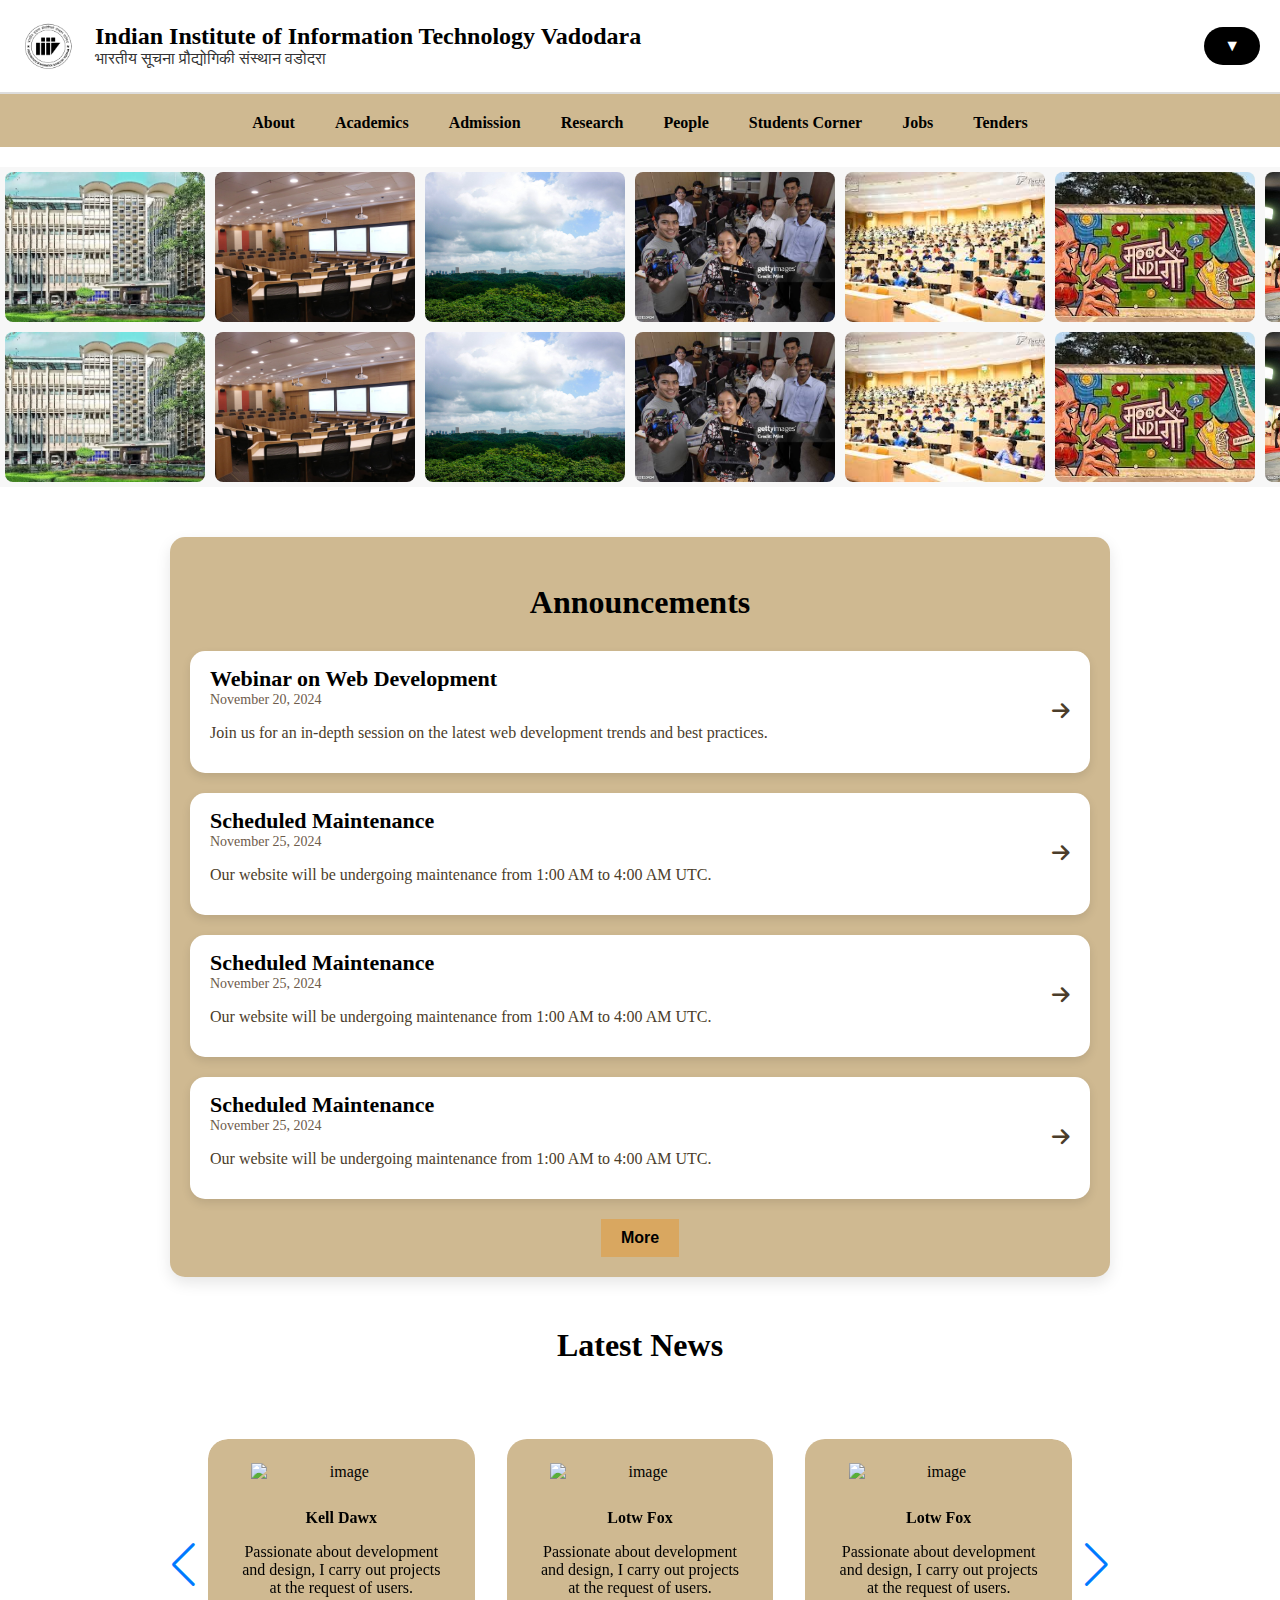
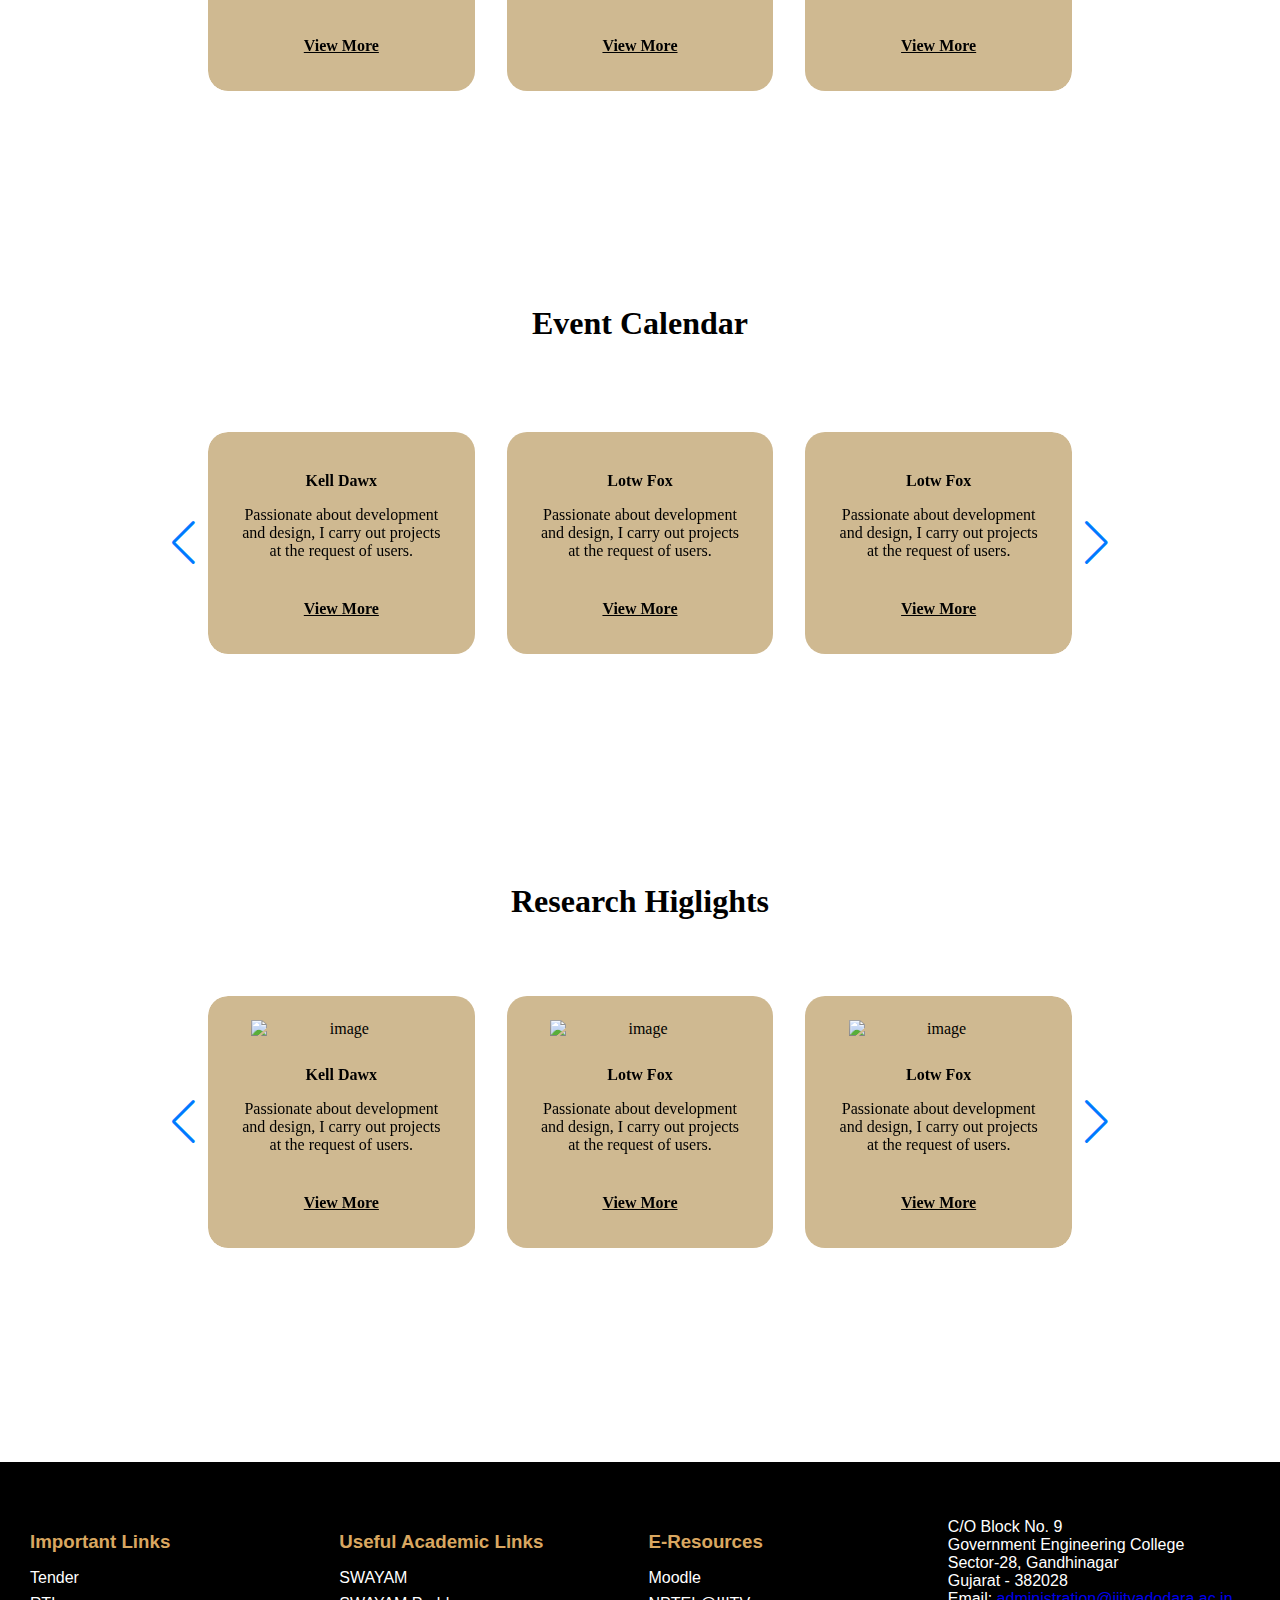
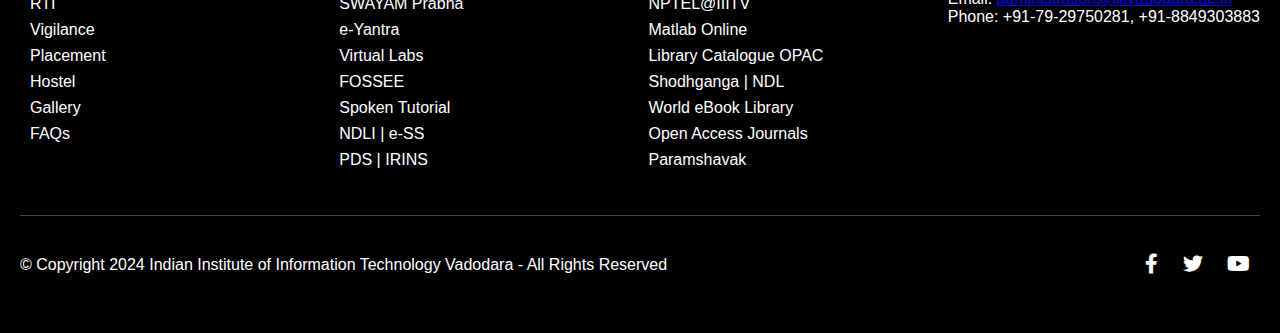
==== index.html @ c0806532 "Added Latest news, event calendar, resaerch highlights in homepage and fixed research page" ====
<!DOCTYPE html>
<html lang="en">
<head>
    <meta charset="UTF-8">
    <meta name="viewport" content="width=device-width, initial-scale=1.0">
    <title>IIIT Vadodara Header</title>
    <link rel="stylesheet" href="style.css">
    <link rel="stylesheet" href="https://cdnjs.cloudflare.com/ajax/libs/font-awesome/6.0.0-beta3/css/all.min.css">

    <!-- Swiper CSS -->
<link rel="stylesheet" href="https://cdn.jsdelivr.net/npm/swiper@9.0.0/swiper-bundle.min.css" />

<!-- Swiper JS -->
<script src="https://cdn.jsdelivr.net/npm/swiper@9.0.0/swiper-bundle.min.js"></script>

</head>
<body>
    <header class="header">
        <div class="logo-container">
            <img src="gallery/iiit-logo.png" alt="IIIT Vadodara Logo" class="logo">
            <div class="title">
                <h1>Indian Institute of Information Technology Vadodara</h1>
                <p>भारतीय सूचना प्रौद्योगिकी संस्थान वडोदरा</p>
            </div>
        </div>

        <div class="dropdown">
            <button class="dropbtn">▼</button>
            <div class="dropdown-content">
                <a href="#">DIU Campus</a>
                <a href="#">Convocation 2024</a>
            </div>
        </div>
    </header>

   

    <nav class="main-nav">
        <a href="about/About.html">About</a>
        <a href="#">Academics</a>
        <a href="#">Admission</a>
        <a href="Research/Research.html">Research</a>
        <a href="#">People</a>
        <a href="Students Corner/studentCorner.html">Students Corner</a>
        <a href="#">Jobs</a>
        <a href="#">Tenders</a>
    </nav>

<!-- dropdown of diu and Convocation -->
    <script>
        // Toggle dropdown visibility on button click
        document.querySelector(".dropbtn").addEventListener("click", function() {
            const dropdownContent = document.querySelector(".dropdown-content");
            dropdownContent.classList.toggle("show");
        });

        // Close the dropdown if clicked outside
        window.onclick = function(event) {
            if (!event.target.matches('.dropbtn')) {
                const dropdowns = document.getElementsByClassName("dropdown-content");
                for (let i = 0; i < dropdowns.length; i++) {
                    const openDropdown = dropdowns[i];
                    if (openDropdown.classList.contains('show')) {
                        openDropdown.classList.remove('show');
                    }
                }
            }
        }
    </script>
<div class="gallery-slider">
<div class="gallery-container">
    <div class="gallery-track1">
        <!-- First set of images -->
        <div class="gallery-item"><img src="gallery/Campus.webp" alt="Image 1"></div>
        <div class="gallery-item"><img src="gallery/classroom.jpg" alt="Image 2"></div>
        <div class="gallery-item"><img src="gallery/view.jpeg" alt="Image 6"></div>
        <div class="gallery-item"><img src="gallery/robot.jpg" alt="Image 3"></div>
        <div class="gallery-item"><img src="gallery/images.jpeg" alt="Image 4"></div>
        <div class="gallery-item"><img src="gallery/moodindigo.jpeg" alt="Image 5"></div>
        <div class="gallery-item"><img src="gallery/work.jpg" alt="Image 6"></div>

        <!-- Duplicate set of images for continuous scrolling -->
        <div class="gallery-item"><img src="gallery/Campus.webp" alt="Image 1"></div>
        <div class="gallery-item"><img src="gallery/classroom.jpg" alt="Image 2"></div>
        <div class="gallery-item"><img src="gallery/view.jpeg" alt="Image 6"></div>
        <div class="gallery-item"><img src="gallery/robot.jpg" alt="Image 3"></div>
        <div class="gallery-item"><img src="gallery/images.jpeg" alt="Image 4"></div>
        <div class="gallery-item"><img src="gallery/moodindigo.jpeg" alt="Image 5"></div>
        <div class="gallery-item"><img src="gallery/work.jpg" alt="Image 6"></div>
    </div>
    

</div>

<div class="gallery-container">
    <div class="gallery-track2">
        <!-- First set of images -->
        <div class="gallery-item"><img src="gallery/Campus.webp" alt="Image 1"></div>
        <div class="gallery-item"><img src="gallery/classroom.jpg" alt="Image 2"></div>
        <div class="gallery-item"><img src="gallery/view.jpeg" alt="Image 6"></div>
        <div class="gallery-item"><img src="gallery/robot.jpg" alt="Image 3"></div>
        <div class="gallery-item"><img src="gallery/images.jpeg" alt="Image 4"></div>
        <div class="gallery-item"><img src="gallery/moodindigo.jpeg" alt="Image 5"></div>
        <div class="gallery-item"><img src="gallery/work.jpg" alt="Image 6"></div>

        <!-- Duplicate set of images for continuous scrolling -->
        <div class="gallery-item"><img src="gallery/Campus.webp" alt="Image 1"></div>
        <div class="gallery-item"><img src="gallery/classroom.jpg" alt="Image 2"></div>
        <div class="gallery-item"><img src="gallery/view.jpeg" alt="Image 6"></div>
        <div class="gallery-item"><img src="gallery/robot.jpg" alt="Image 3"></div>
        <div class="gallery-item"><img src="gallery/images.jpeg" alt="Image 4"></div>
        <div class="gallery-item"><img src="gallery/moodindigo.jpeg" alt="Image 5"></div>
        <div class="gallery-item"><img src="gallery/work.jpg" alt="Image 6"></div>
    </div>

</div>
</div>


<!-- main content  -->
<div class="main-content">

    <!-- Announcements section  -->
    <div class="announcement-section">

        <h2 class="text-animation">Announcements</h2>

        <div class="announcement-card block">
          <div class="announcement-content">
            <h3 >Webinar on Web Development</h3>
            <span class="announcement-date">November 20, 2024</span>
            <p class="announcement-details">Join us for an in-depth session on the latest web development trends and best practices.</p>
          </div>
          <div class="announcement-arrow">
            <a href="#webinar-details" title="View Details"><i class="fas fa-arrow-right"></i></a>
          </div>
        </div>

        <div class="announcement-card block">
          <div class="announcement-content">
            <h3>Scheduled Maintenance</h3>
            <span class="announcement-date">November 25, 2024</span>
            <p class="announcement-details">Our website will be undergoing maintenance from 1:00 AM to 4:00 AM UTC.</p>
          </div>
          <div class="announcement-arrow">
            <a href="#maintenance-details" title="View Details"><i class="fas fa-arrow-right"></i></a>
          </div>
        </div>

        <div class="announcement-card block">
            <div class="announcement-content">
              <h3>Scheduled Maintenance</h3>
              <span class="announcement-date">November 25, 2024</span>
              <p class="announcement-details">Our website will be undergoing maintenance from 1:00 AM to 4:00 AM UTC.</p>
            </div>
            <div class="announcement-arrow">
              <a href="#maintenance-details" title="View Details"><i class="fas fa-arrow-right"></i></a>
            </div>
          </div>

          <div class="announcement-card block">
            <div class="announcement-content">
              <h3>Scheduled Maintenance</h3>
              <span class="announcement-date">November 25, 2024</span>
              <p class="announcement-details">Our website will be undergoing maintenance from 1:00 AM to 4:00 AM UTC.</p>
            </div>
            <div class="announcement-arrow">
              <a href="#maintenance-details" title="View Details"><i class="fas fa-arrow-right"></i></a>
            </div>
          </div>
          <button class="btn">More</button>
        
      </div>


</div>

<!-- lastest news  -->

<div class="latest-news">
    <h1 class="text-animation">Latest News</h1>
    <section class="container">
      <div class="card__container swiper block">
         <div class="card__content">
            <div class="swiper-wrapper">
               <article class="card__article swiper-slide">
                  <div class="card__image">
                     <img src="assets/img/avatar-1.png" alt="image" class="card__img">
                     <div class="card__shadow"></div>
                  </div>
   
                  <div class="card__data">
                     <h3 class="card__name">Kell Dawx</h3>
                     <p class="card__description">
                        Passionate about development and design, 
                        I carry out projects at the request of users.
                     </p>
   
                     <a href="#" class="card__button">View More</a>
                  </div>
               </article>
   
               <article class="card__article swiper-slide">
                  <div class="card__image">
                     <img src="assets/img/avatar-2.png" alt="image" class="card__img">
                     <div class="card__shadow"></div>
                  </div>
   
                  <div class="card__data">
                     <h3 class="card__name">Lotw Fox</h3>
                     <p class="card__description">
                        Passionate about development and design, 
                        I carry out projects at the request of users.
                     </p>
   
                     <a href="#" class="card__button">View More</a>
                  </div>
               </article>
               <article class="card__article swiper-slide">
                  <div class="card__image">
                     <img src="assets/img/avatar-2.png" alt="image" class="card__img">
                     <div class="card__shadow"></div>
                  </div>
   
                  <div class="card__data">
                     <h3 class="card__name">Lotw Fox</h3>
                     <p class="card__description">
                        Passionate about development and design, 
                        I carry out projects at the request of users.
                     </p>
   
                     <a href="#" class="card__button">View More</a>
                  </div>
               </article>
   
               <article class="card__article swiper-slide">
                  <div class="card__image">
                     <img src="assets/img/avatar-3.png" alt="image" class="card__img">
                     <div class="card__shadow"></div>
                  </div>
   
                  <div class="card__data">
                     <h3 class="card__name">Sara Mit</h3>
                     <p class="card__description">
                        Passionate about development and design, 
                        I carry out projects at the request of users.
                     </p>
   
                     <a href="#" class="card__button">View More</a>
                  </div>
               </article>
   
               <article class="card__article swiper-slide">
                  <div class="card__image">
                     <img src="assets/img/avatar-4.png" alt="image" class="card__img">
                     <div class="card__shadow"></div>
                  </div>
   
                  <div class="card__data">
                     <h3 class="card__name">Jenny Wert</h3>
                     <p class="card__description">
                        Passionate about development and design, 
                        I carry out projects at the request of users.
                     </p>
   
                     <a href="#" class="card__button">View More</a>
                  </div>
               </article>

               <article class="card__article swiper-slide">
                  <div class="card__image">
                     <img src="assets/img/avatar-5.png" alt="image" class="card__img">
                     <div class="card__shadow"></div>
                  </div>
   
                  <div class="card__data">
                     <h3 class="card__name">Lexa Kin</h3>
                     <p class="card__description">
                        Passionate about development and design, 
                        I carry out projects at the request of users.
                     </p>
   
                     <a href="#" class="card__button">View More</a>
                  </div>
               </article>
            </div>
          </div>

         <!-- Navigation buttons -->
         <div class="swiper-button-next">
            <i class="ri-arrow-right-s-line"></i>
         </div>
         
         <div class="swiper-button-prev">
            <i class="ri-arrow-left-s-line"></i>
         </div>

         <!-- Pagination -->
         <div class="swiper-pagination"></div>
      </div>
   </section>
  </div>

<!-- Event Calendar    -->
<div class="latest-news">
    <h1 class="text-animation">Event Calendar</h1>
    <section class="container">
      <div class="card__container swiper block">
         <div class="card__content">
            <div class="swiper-wrapper">
               <article class="card__article swiper-slide">
                  <!-- <div class="card__image">
                     <img src="assets/img/avatar-1.png" alt="image" class="card__img">
                     <div class="card__shadow"></div>
                  </div> -->
   
                  <div class="card__data">
                     <h3 class="card__name">Kell Dawx</h3>
                     <p class="card__description">
                        Passionate about development and design, 
                        I carry out projects at the request of users.
                     </p>
   
                     <a href="#" class="card__button">View More</a>
                  </div>
               </article>
   
               <article class="card__article swiper-slide">
                  <!-- <div class="card__image">
                     <img src="assets/img/avatar-2.png" alt="image" class="card__img">
                     <div class="card__shadow"></div>
                  </div> -->
   
                  <div class="card__data">
                     <h3 class="card__name">Lotw Fox</h3>
                     <p class="card__description">
                        Passionate about development and design, 
                        I carry out projects at the request of users.
                     </p>
   
                     <a href="#" class="card__button">View More</a>
                  </div>
               </article>
               <article class="card__article swiper-slide">
                  <!-- <div class="card__image">
                     <img src="assets/img/avatar-2.png" alt="image" class="card__img">
                     <div class="card__shadow"></div>
                  </div> -->
   
                  <div class="card__data">
                     <h3 class="card__name">Lotw Fox</h3>
                     <p class="card__description">
                        Passionate about development and design, 
                        I carry out projects at the request of users.
                     </p>
   
                     <a href="#" class="card__button">View More</a>
                  </div>
               </article>
   
               <article class="card__article swiper-slide">
                  <!-- <div class="card__image">
                     <img src="assets/img/avatar-3.png" alt="image" class="card__img">
                     <div class="card__shadow"></div>
                  </div> -->
   
                  <div class="card__data">
                     <h3 class="card__name">Sara Mit</h3>
                     <p class="card__description">
                        Passionate about development and design, 
                        I carry out projects at the request of users.
                     </p>
   
                     <a href="#" class="card__button">View More</a>
                  </div>
               </article>
   
               <article class="card__article swiper-slide">
                  <!-- <div class="card__image">
                     <img src="assets/img/avatar-4.png" alt="image" class="card__img">
                     <div class="card__shadow"></div>
                  </div> -->
   
                  <div class="card__data">
                     <h3 class="card__name">Jenny Wert</h3>
                     <p class="card__description">
                        Passionate about development and design, 
                        I carry out projects at the request of users.
                     </p>
   
                     <a href="#" class="card__button">View More</a>
                  </div>
               </article>

               <article class="card__article swiper-slide">
                  <!-- <div class="card__image">
                     <img src="assets/img/avatar-5.png" alt="image" class="card__img">
                     <div class="card__shadow"></div>
                  </div> -->
   
                  <div class="card__data">
                     <h3 class="card__name">Lexa Kin</h3>
                     <p class="card__description">
                        Passionate about development and design, 
                        I carry out projects at the request of users.
                     </p>
   
                     <a href="#" class="card__button">View More</a>
                  </div>
               </article>
            </div>
          </div>

         <!-- Navigation buttons -->
         <div class="swiper-button-next">
            <i class="ri-arrow-right-s-line"></i>
         </div>
         
         <div class="swiper-button-prev">
            <i class="ri-arrow-left-s-line"></i>
         </div>

         <!-- Pagination -->
         <div class="swiper-pagination"></div>
      </div>
   </section>
  </div>

  <!-- Research-Higlights  -->
<div class="latest-news">
    <h1 class="text-animation">Research Higlights</h1>
    <section class="container">
      <div class="card__container swiper block">
         <div class="card__content">
            <div class="swiper-wrapper">
               <article class="card__article swiper-slide">
                  <div class="card__image">
                     <img src="assets/img/avatar-1.png" alt="image" class="card__img">
                     <div class="card__shadow"></div>
                  </div>
   
                  <div class="card__data">
                     <h3 class="card__name">Kell Dawx</h3>
                     <p class="card__description">
                        Passionate about development and design, 
                        I carry out projects at the request of users.
                     </p>
   
                     <a href="#" class="card__button">View More</a>
                  </div>
               </article>
   
               <article class="card__article swiper-slide">
                  <div class="card__image">
                     <img src="assets/img/avatar-2.png" alt="image" class="card__img">
                     <div class="card__shadow"></div>
                  </div>
   
                  <div class="card__data">
                     <h3 class="card__name">Lotw Fox</h3>
                     <p class="card__description">
                        Passionate about development and design, 
                        I carry out projects at the request of users.
                     </p>
   
                     <a href="#" class="card__button">View More</a>
                  </div>
               </article>
               <article class="card__article swiper-slide">
                  <div class="card__image">
                     <img src="assets/img/avatar-2.png" alt="image" class="card__img">
                     <div class="card__shadow"></div>
                  </div>
   
                  <div class="card__data">
                     <h3 class="card__name">Lotw Fox</h3>
                     <p class="card__description">
                        Passionate about development and design, 
                        I carry out projects at the request of users.
                     </p>
   
                     <a href="#" class="card__button">View More</a>
                  </div>
               </article>
   
               <article class="card__article swiper-slide">
                  <div class="card__image">
                     <img src="assets/img/avatar-3.png" alt="image" class="card__img">
                     <div class="card__shadow"></div>
                  </div>
   
                  <div class="card__data">
                     <h3 class="card__name">Sara Mit</h3>
                     <p class="card__description">
                        Passionate about development and design, 
                        I carry out projects at the request of users.
                     </p>
   
                     <a href="#" class="card__button">View More</a>
                  </div>
               </article>
   
               <article class="card__article swiper-slide">
                  <div class="card__image">
                     <img src="assets/img/avatar-4.png" alt="image" class="card__img">
                     <div class="card__shadow"></div>
                  </div>
   
                  <div class="card__data">
                     <h3 class="card__name">Jenny Wert</h3>
                     <p class="card__description">
                        Passionate about development and design, 
                        I carry out projects at the request of users.
                     </p>
   
                     <a href="#" class="card__button">View More</a>
                  </div>
               </article>

               <article class="card__article swiper-slide">
                  <div class="card__image">
                     <img src="assets/img/avatar-5.png" alt="image" class="card__img">
                     <div class="card__shadow"></div>
                  </div>
   
                  <div class="card__data">
                     <h3 class="card__name">Lexa Kin</h3>
                     <p class="card__description">
                        Passionate about development and design, 
                        I carry out projects at the request of users.
                     </p>
   
                     <a href="#" class="card__button">View More</a>
                  </div>
               </article>
            </div>
          </div>

         <!-- Navigation buttons -->
         <div class="swiper-button-next">
            <i class="ri-arrow-right-s-line"></i>
         </div>
         
         <div class="swiper-button-prev">
            <i class="ri-arrow-left-s-line"></i>
         </div>

         <!-- Pagination -->
         <div class="swiper-pagination"></div>
      </div>
   </section>
  </div>


<!-- footer -->
<footer>
    <div class="footer-content">
        <div class="footer-section important-links text-animation">
            <h3>Important Links</h3>
            <ul>
                <li><a href="#">Tender</a></li>
                <li><a href="#">RTI</a></li>
                <li><a href="#">Vigilance</a></li>
                <li><a href="#">Placement</a></li>
                <li><a href="#">Hostel</a></li>
                <li><a href="#">Gallery</a></li>
                <li><a href="#">FAQs</a></li>
            </ul>
        </div>

        <div class="footer-section academic-links text-animation">
            <h3>Useful Academic Links</h3>
            <ul>
                <li><a href="#">SWAYAM</a></li>
                <li><a href="#">SWAYAM Prabha</a></li>
                <li><a href="#">e-Yantra</a></li>
                <li><a href="#">Virtual Labs</a></li>
                <li><a href="#">FOSSEE</a></li>
                <li><a href="#">Spoken Tutorial</a></li>
                <li><a href="#">NDLI | e-SS</a></li>
                <li><a href="#">PDS | IRINS</a></li>
            </ul>
        </div>

        <div class="footer-section resources text-animation">
            <h3>E-Resources</h3>
            <ul>
                <li><a href="#">Moodle</a></li>
                <li><a href="#">NPTEL@IIITV</a></li>
                <li><a href="#">Matlab Online</a></li>
                <li><a href="#">Library Catalogue OPAC</a></li>
                <li><a href="#">Shodhganga | NDL</a></li>
                <li><a href="#">World eBook Library</a></li>
                <li><a href="#">Open Access Journals</a></li>
                <li><a href="#">Paramshavak</a></li>
            </ul>
        </div>

        <div class="footer-section-contact-info text-animation">
            <p>
                C/O Block No. 9<br>
                Government Engineering College<br>
                Sector-28, Gandhinagar<br>
                Gujarat - 382028<br>
                Email: <a href="mailto:administration@iiitvadodara.ac.in">administration@iiitvadodara.ac.in</a><br>
                Phone: +91-79-29750281, +91-8849303883
            </p>
        </div>
    </div>



    <div class="footer-bottom text-animation">
        <p>&copy; Copyright 2024 Indian Institute of Information Technology Vadodara - All Rights Reserved</p>
        <div class="footer-social">
            <a href="#" title="Facebook" aria-label="Facebook"><i class="fab fa-facebook-f"></i></a>
            <a href="#" title="Twitter" aria-label="Twitter"><i class="fab fa-twitter"></i></a>
            <a href="#" title="YouTube" aria-label="YouTube"><i class="fab fa-youtube"></i></a>
        </div>
    </div>
    
</footer>

<script src="app.js"></script>


</body>
</html>
---- style.css ----
body {
    font-family: 'Times New Roman', Times, serif;
    margin: 0;
    padding: 0;
}

.header {
    display: flex;
    justify-content: space-between;
    align-items: center;
    padding: 20px;
    background-color: white;
    border-bottom: 2px solid #ddd;
}

.logo-container {
    display: flex;
    align-items: center;
}

.logo {
    width: 60px;
    height: auto;
    margin-right: 15px;
}

.title h1 {
    font-size: 1.5em;
    margin: 0;
    color: #000;
}

.title p {
    margin: 0;
    color: #333;
    font-size: 1em;
}

/* dropdown , diu and convocation */
.dropdown {
    position: relative;
    display: inline-block;
}
.dropbtn {
    background-color: #000000;
    color: white;
    border: none;
    border-radius: 20px;
    padding: 10px 20px;
    font-size: 1em;
    cursor: pointer;
}
.dropdown-content {
    display: none;
    position: absolute;
    background-color: #f9f9f9;
    min-width: 160px;
    box-shadow: 0px 8px 16px 0px rgba(0,0,0,0.2);
    z-index: 1;
}
.dropdown-content a {
    color: black;
    padding: 12px 16px;
    text-decoration: none;
    display: block;
}
.dropdown-content a:hover {
    background-color: #f1f1f1;
}
.show {
    display: block;
}




.buttons {
    display: flex;
    gap: 10px;
}

.btn {
    background-color: #d9a760;
    color: black;
    font-weight: bold;
    border: none;
    /* border-radius: 20px; */
    padding: 10px 20px;
    font-size: 1em;
    cursor: pointer;
    margin: 0 auto;
}

.btn:hover{
    background-color: black;
    color: white;
}

.main-nav {

    display: flex;
    justify-content: center;
    background-color: #cfb991;
    font-weight: bold;
    padding: 10px 0;
}

.main-nav a {
    color: rgb(0, 0, 0);
    padding: 10px 20px;
    text-decoration: none;
    font-size: 1em;
}


/* underline */
.main-nav a {
    text-decoration: none;
    position: relative;
    padding-bottom: 5px;
}
.main-nav a::after {
    content: "";
    position: absolute;
    left: 0;
    right: 0;
    bottom: 0;
    height: 2px;
    background-color: rgb(0, 0, 0);
    transform: scaleX(0);
    transition: transform 0.3s ease;
}
.main-nav a:hover::after {
    transform: scaleX(1);}



/* Container for the entire gallery */
.gallery-slider{
    margin: 20px 0px 20px 0px  ;
}
.gallery-container {
    overflow: hidden;
    white-space: nowrap;
    width: 100%;
    display: flex;
    align-items: center;
    background-color: #f7f7f7;
    padding: 5px 0;
}


/* Animation for scrolling effect */
.gallery-track1 {
    display: inline-flex;
    animation: scroll 30s linear infinite;
}
.gallery-track2 {
    display: inline-flex;
    animation: scrollShift 30s linear infinite;
    /* margin-left: 100px; */
    /* transform: translateX(50px); */
}

/* Style for each image in the gallery */
.gallery-item {
    flex: 0 0 auto;
    width: 200px;
    height: 150px;
    margin: 0 5px;
    border-radius: 8px;
    overflow: hidden;
}

.gallery-item img {
    width: 100%;
    height: 100%;
    object-fit: cover;
}

/* Keyframes for the seamless scrolling animation */
@keyframes scroll {
    0% {
        transform: translateX(0);
    }
    100% {
        transform: translateX(-50%);
    }
}
@keyframes scrollShift {
    0% {
        transform: translateX(100px); /* Adjust this value to shift the second gallery */
    }
    100% {
        transform: translateX(calc(-50% + 100px)); /* Adjust this value to maintain continuous scroll */
    }
}


/* main content  */

/* Announcement section  */
.announcement-section {
    display: flex;
    flex-direction: column;
    width: 85%;
    max-width: 900px;
    margin: 50px auto;
    padding: 20px;
    background-color: #cfb991;
    border-radius: 15px;
    box-shadow: 0 6px 15px rgba(0, 0, 0, 0.1);
  }
  
  .announcement-section h2 {
    text-align: center;
    font-size: 32px;
    margin-bottom: 30px;
    color: #000000; 
  }
  
  .announcement-card {
    display: flex;
    align-items: center;
    background-color: #ffffff;
    margin-bottom: 20px;
    padding: 15px 20px;
    border-radius: 15px;
    box-shadow: 0 4px 10px rgba(0, 0, 0, 0.1);
    transition: transform 0.2s ease-in-out, box-shadow 0.2s ease-in-out;
  }
  
  .announcement-card:hover {
    transform: translateY(-5px);
    box-shadow: 0 6px 15px rgba(0, 0, 0, 0.15);
  }
  
  .announcement-content h3 {
    font-size: 22px;
    color: #000000; 
    margin: 0;
  }
  
  .announcement-date {
    font-size: 14px;
    color: #6d5b4b; 
    margin-bottom: 8px;
    display: block;
  }
  
  .announcement-details {
    font-size: 16px;
    color: #4b3d2a; 
  }
  
  .announcement-arrow {
      margin-left: auto;
    }
    
    .announcement-arrow a {
      text-decoration: none;
      color: #4b3d2a;
      font-size: 20px;
      transition: color 0.2s;
    }
    
    .announcement-arrow a:hover {
      color: #6d5b4b;
    }
  
  @media (max-width: 600px) {
    .announcement-card {
      flex-direction: column;
      align-items: flex-start;
    }
  
    .announcement-icon {
      margin-bottom: 10px;
    }
  }

/* animation */
.block{
    animation: appear ease;
    animation-timeline: view();
    animation-range: entry 0% cover 30%;
}

.text-animation{
    animation: appear-text ease;
    animation-timeline: view();
    animation-range: entry 0% cover 40%;
}

@keyframes appear {
    from{   
        opacity: 0;
        scale: 0.5;
    }
    to{
        opacity: 1;
        scale: 1;
    }
}

@keyframes appear-text {
    from{   
        opacity: 0;
        transform: translateY(80px);
        /* scale: 0.8; */
    }
    to{
        opacity: 1;
        transform: translateY(0);
        /* scale: 1; */
    }
}

/* Latest news  */

.latest-news{
    text-align: center;
  }
  
  .card__img {
    display: block;
    max-width: 100%;
    height: auto;
  }
  
  
  .container {
    display: flex;
    justify-content: center;
    align-items: center;
    height: 40vh;
    margin: 10em;
    margin-top: 0;
  }
  
  .card__container {
    padding-block: 5rem;
  }
  
  .card__content {
    margin-inline: 1.75rem;
    border-radius: 1.25rem;
    overflow: hidden;
  }
  
  .card__article {
    /* border: 2px black solid; */
    background-color: #cfb991;
    box-shadow: #000000;
    width: 300px; /* Remove after adding swiper js */
    border-radius: 1.25rem;
    overflow: hidden;
  }
  
  .card__image {
    position: relative;
    /* background-color: white; */
    padding-top: 1.5rem;
    margin-bottom: -.75rem;
  }
  
  .card__data {
    /* background-color: white; */
    padding: 1.5rem 2rem;
    border-radius: 1rem;
    text-align: center;
    position: relative;
    z-index: 10;
  }
  
  .card__img {
    width: 180px;
    margin: 0 auto;
    position: relative;
    z-index: 5;
  }
  
  .card__shadow {
    width: 200px;
    height: 200px;
    background-color: var(--first-color-alt);
    border-radius: 50%;
    position: absolute;
    top: 3.75rem;
    left: 0;
    right: 0;
    margin-inline: auto;
    filter: blur(45px);
  }
  
  .card__name {
    font-size: var(--h2-font-size);
    color: var(--second-color);
    margin-bottom: .75rem;
  }
  
  .card__description {
    font-weight: 500;
    margin-bottom: 1.75rem;
  }
  
  .card__button {
    display: inline-block;
    background-color: var(--first-color);
    padding: .75rem 1.5rem;
    border-radius: .25rem;
    color: var(--dark-color);
    font-weight: 600;
  }
  
  /* Swiper class */
  .swiper-button-prev:after,
  .swiper-button-next:after {
    content: "";
  }
  
  .swiper-button-prev,
  .swiper-button-next {
    width: initial;
    height: initial;
    font-size: 3rem;
    color: var(--second-color);
    display: none;
  }
  
  .swiper-button-prev {
    left: 0;
  }
  
  .swiper-button-next {
    right: 0;
  }
  
  .swiper-pagination-bullet {
    background-color: hsl(212, 32%, 40%);
    opacity: 1;
  }
  
  .swiper-pagination-bullet-active {
    background-color: var(--second-color);
  }
  
  /*=============== BREAKPOINTS ===============*/
  /* For small devices */
  @media screen and (max-width: 320px) {
    .card__data {
      padding: 1rem;
    }
  }
  
  /* For medium devices */
  @media screen and (min-width: 768px) {
    .card__content {
      margin-inline: 3rem;
    }
  
    .swiper-button-next,
    .swiper-button-prev {
      display: block;
    }
  }
  
  /* For large devices */
  @media screen and (min-width: 1120px) {
    .card__container {
      max-width: 1120px;
    }
  
    .swiper-button-prev {
      left: -1rem;
    }
    .swiper-button-next {
      right: -1rem;
    }
  }

/* 
    /* footer */
/* Footer CSS */
footer {
    background-color: rgb(0, 0, 0);  /* Black background like image 1 */
    color: #fff;
    padding: 40px 20px;
    font-family: Arial, sans-serif;
}

.footer-content {
    display: flex;
    justify-content: space-around;
    flex-wrap: wrap;
    margin-bottom: 20px;
}

.footer-section {
    flex: 1;
    min-width: 200px;
    margin: 10px;
}

.footer-section h3 {
    color: #d9a760;  /* Gold color for headings */
    margin-bottom: 10px;
}

.footer-section ul {
    list-style: none;
    padding: 0;
}

.footer-section ul li {
    margin-bottom: 8px;
}

.footer-section ul li a {
    color: #fff;
    text-decoration: none;
}

.footer-section ul li a:hover {
    /* color: #d9a760; */
    text-decoration: underline;
}


.contact-info p, .footer-bottom p {
    line-height: 1.6;
}

.footer-bottom {
    display: flex;
    justify-content: space-between;
    align-items: center;
    border-top: 1px solid #444;
    padding-top: 20px;
}

.footer-social a {
    color: #fff;
    margin: 0 10px;
    font-size: 20px;
    text-decoration: none;
}

.footer-social a:hover {
    color: #d9a760;
}
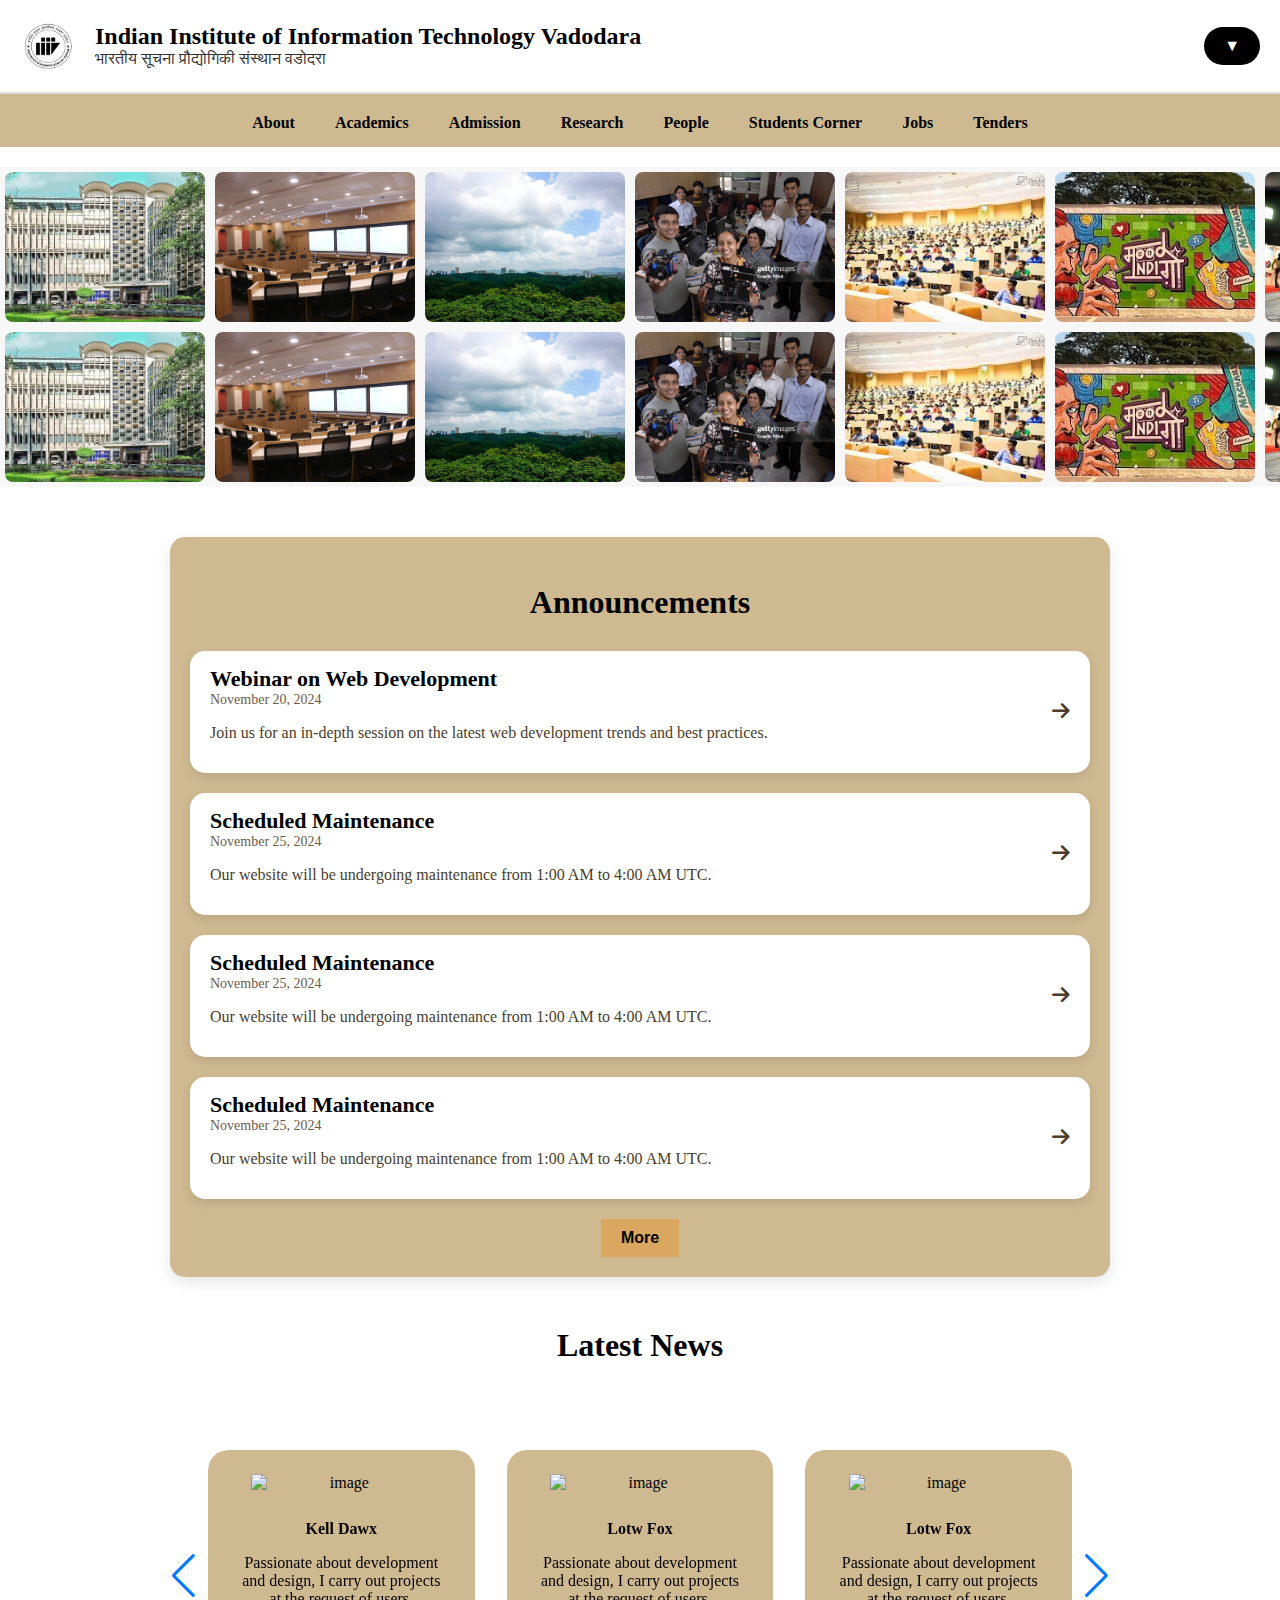
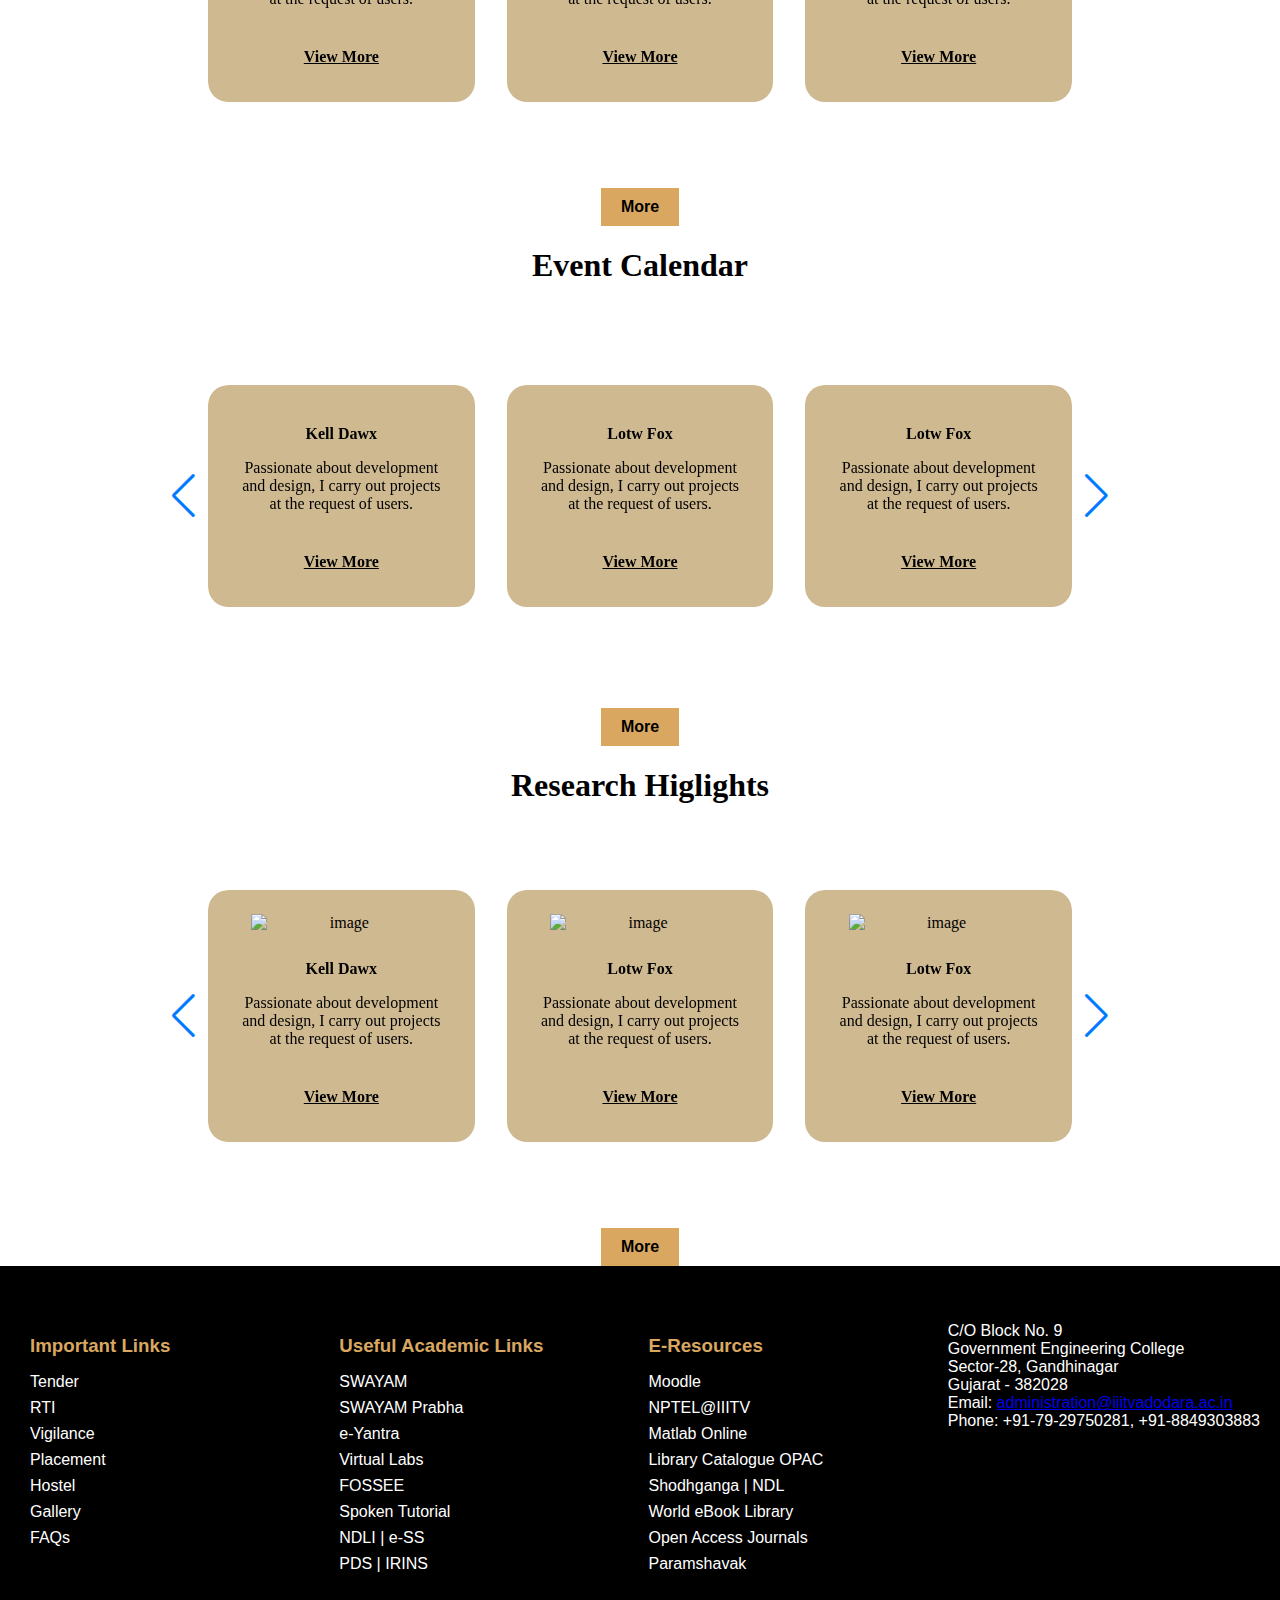
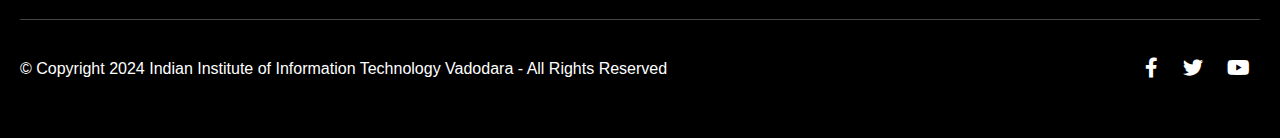
==== commit 7356aa26: "Improved home page and fixed some bugs" ====
--- a/index.html
+++ b/index.html
@@ -37,8 +37,8 @@
 
     <nav class="main-nav">
         <a href="about/About.html">About</a>
-        <a href="#">Academics</a>
-        <a href="#">Admission</a>
+        <a href="Academics/academics.html">Academics</a>
+        <a href="Admissions/admission.html">Admission</a>
         <a href="Research/Research.html">Research</a>
         <a href="#">People</a>
         <a href="Students Corner/studentCorner.html">Students Corner</a>
@@ -46,27 +46,7 @@
         <a href="#">Tenders</a>
     </nav>
 
-<!-- dropdown of diu and Convocation -->
-    <script>
-        // Toggle dropdown visibility on button click
-        document.querySelector(".dropbtn").addEventListener("click", function() {
-            const dropdownContent = document.querySelector(".dropdown-content");
-            dropdownContent.classList.toggle("show");
-        });
-
-        // Close the dropdown if clicked outside
-        window.onclick = function(event) {
-            if (!event.target.matches('.dropbtn')) {
-                const dropdowns = document.getElementsByClassName("dropdown-content");
-                for (let i = 0; i < dropdowns.length; i++) {
-                    const openDropdown = dropdowns[i];
-                    if (openDropdown.classList.contains('show')) {
-                        openDropdown.classList.remove('show');
-                    }
-                }
-            }
-        }
-    </script>
+
 <div class="gallery-slider">
 <div class="gallery-container">
     <div class="gallery-track1">
@@ -180,8 +160,8 @@
 <div class="latest-news">
     <h1 class="text-animation">Latest News</h1>
     <section class="container">
-      <div class="card__container swiper block">
-         <div class="card__content">
+      <div class=" card__container swiper block">
+         <div class="card__content_ln card__content">
             <div class="swiper-wrapper">
                <article class="card__article swiper-slide">
                   <div class="card__image">
@@ -287,11 +267,11 @@
           </div>
 
          <!-- Navigation buttons -->
-         <div class="swiper-button-next">
+         <div class="swiper-button-next ln-next">
             <i class="ri-arrow-right-s-line"></i>
          </div>
          
-         <div class="swiper-button-prev">
+         <div class="swiper-button-prev ln-prev">
             <i class="ri-arrow-left-s-line"></i>
          </div>
 
@@ -299,6 +279,7 @@
          <div class="swiper-pagination"></div>
       </div>
    </section>
+   <button class="btn">More</button>
   </div>
 
 <!-- Event Calendar    -->
@@ -306,7 +287,7 @@
     <h1 class="text-animation">Event Calendar</h1>
     <section class="container">
       <div class="card__container swiper block">
-         <div class="card__content">
+         <div class="card__content card__content_ec">
             <div class="swiper-wrapper">
                <article class="card__article swiper-slide">
                   <!-- <div class="card__image">
@@ -411,27 +392,28 @@
             </div>
           </div>
 
-         <!-- Navigation buttons -->
-         <div class="swiper-button-next">
-            <i class="ri-arrow-right-s-line"></i>
+          <!-- Navigation buttons -->
+          <div class="swiper-button-next ec-next">
+             <i class="ri-arrow-right-s-line"></i>
+            </div>
+            
+            <div class="swiper-button-prev ec-prev">
+               <i class="ri-arrow-left-s-line"></i>
+            </div>
+            
+            <!-- Pagination -->
+            <div class="swiper-pagination"></div>
          </div>
-         
-         <div class="swiper-button-prev">
-            <i class="ri-arrow-left-s-line"></i>
-         </div>
-
-         <!-- Pagination -->
-         <div class="swiper-pagination"></div>
-      </div>
-   </section>
-  </div>
+      </section>
+      <button class="btn">More</button>
+   </div>
 
   <!-- Research-Higlights  -->
 <div class="latest-news">
     <h1 class="text-animation">Research Higlights</h1>
     <section class="container">
       <div class="card__container swiper block">
-         <div class="card__content">
+         <div class="card__content card__content_rh">
             <div class="swiper-wrapper">
                <article class="card__article swiper-slide">
                   <div class="card__image">
@@ -537,11 +519,11 @@
           </div>
 
          <!-- Navigation buttons -->
-         <div class="swiper-button-next">
+         <div class="swiper-button-next rh-next">
             <i class="ri-arrow-right-s-line"></i>
          </div>
          
-         <div class="swiper-button-prev">
+         <div class="swiper-button-prev rh-prev">
             <i class="ri-arrow-left-s-line"></i>
          </div>
 
@@ -549,6 +531,7 @@
          <div class="swiper-pagination"></div>
       </div>
    </section>
+   <button class="btn">More</button>
   </div>
 
 
--- a/style.css
+++ b/style.css
@@ -7,6 +7,7 @@
 }
 
 .header {
+    
     display: flex;
     justify-content: space-between;
     align-items: center;
@@ -55,10 +56,16 @@
 .dropdown-content {
     display: none;
     position: absolute;
+    right: 0%;
+    /* bottom: 100%; */
     background-color: #f9f9f9;
     min-width: 160px;
     box-shadow: 0px 8px 16px 0px rgba(0,0,0,0.2);
-    z-index: 1;
+    z-index: 10000;
+    opacity: 0; /* Hidden by default */
+    transform: translateY(-10px); /* Slide up initially */
+    transition: opacity 0.3s ease, transform 0.3s ease; /* Smooth fade and slide */
+    pointer-events: none; /* Prevent interaction when hidden */
 }
 .dropdown-content a {
     color: black;
@@ -68,6 +75,19 @@
 }
 .dropdown-content a:hover {
     background-color: #f1f1f1;
+    
+}
+
+.dropdown.active .dropdown-content{
+  opacity: 1; /* Show on hover */
+  transform: translateY(0); /* Slide into place */
+  pointer-events: auto; /* Enable interaction */
+
+}
+.active{
+  opacity: 1; /* Show on hover */
+  transform: translateY(0); /* Slide into place */
+  pointer-events: auto; /* Enable interaction */
 }
 .show {
     display: block;
@@ -99,12 +119,15 @@
 }
 
 .main-nav {
-
+  position: sticky;
+  /* overflow: hidden; */
+  top: 0;
     display: flex;
     justify-content: center;
     background-color: #cfb991;
     font-weight: bold;
     padding: 10px 0;
+    z-index: 999;
 }
 
 .main-nav a {
@@ -337,7 +360,8 @@
     align-items: center;
     height: 40vh;
     margin: 10em;
-    margin-top: 0;
+    margin-top: 2em;
+    margin-bottom: 2em;
   }
   
   .card__container {
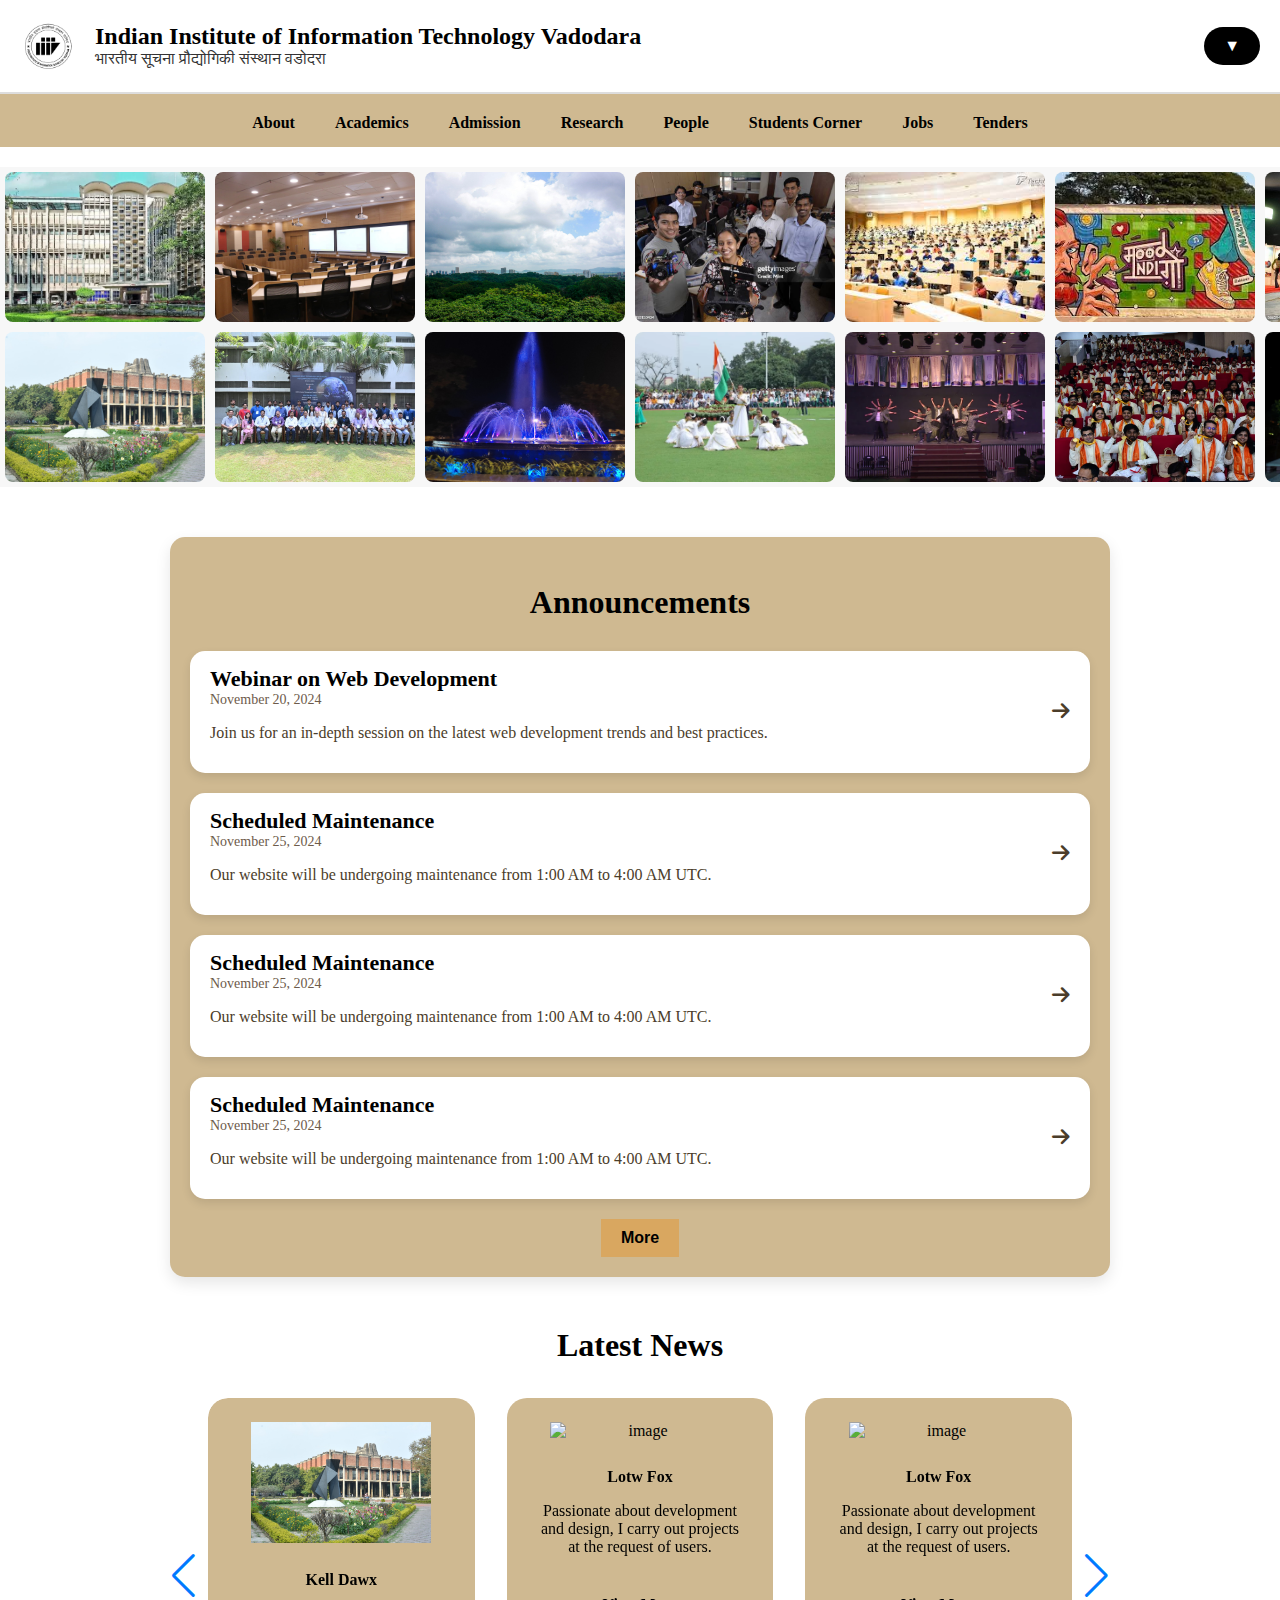
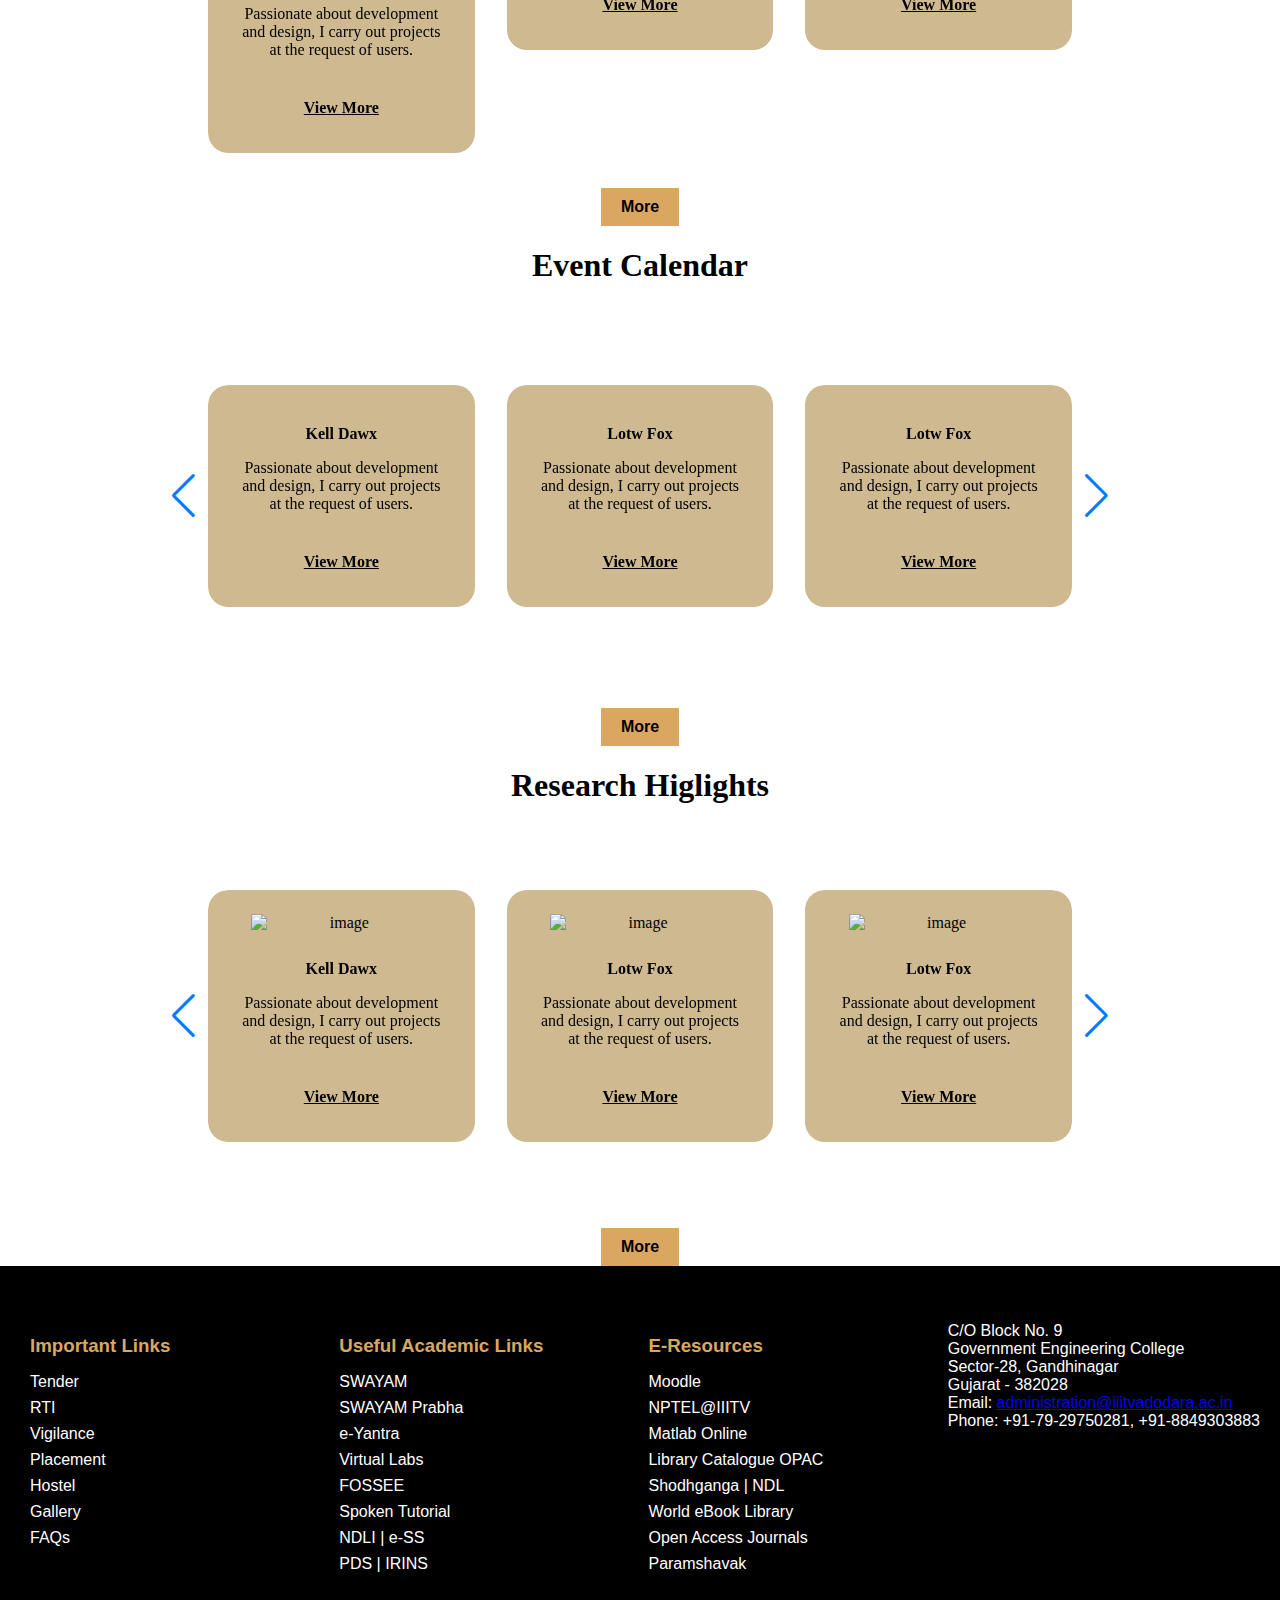
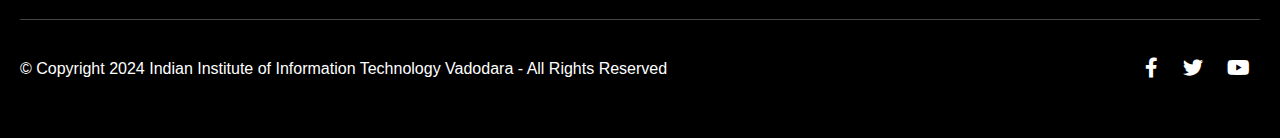
==== commit 2ea3cbef: "About(+3), Academic,Admissions, Job, People, Research, Student Corner and Tender" ====
--- a/index.html
+++ b/index.html
@@ -40,10 +40,10 @@
         <a href="Academics/academics.html">Academics</a>
         <a href="Admissions/admission.html">Admission</a>
         <a href="Research/Research.html">Research</a>
-        <a href="#">People</a>
+        <a href="people/people.html">People</a>
         <a href="Students Corner/studentCorner.html">Students Corner</a>
-        <a href="#">Jobs</a>
-        <a href="#">Tenders</a>
+        <a href="job/job.html">Jobs</a>
+        <a href="tender/tender.html">Tenders</a>
     </nav>
 
 
@@ -67,6 +67,7 @@
         <div class="gallery-item"><img src="gallery/images.jpeg" alt="Image 4"></div>
         <div class="gallery-item"><img src="gallery/moodindigo.jpeg" alt="Image 5"></div>
         <div class="gallery-item"><img src="gallery/work.jpg" alt="Image 6"></div>
+        
     </div>
     
 
@@ -75,22 +76,23 @@
 <div class="gallery-container">
     <div class="gallery-track2">
         <!-- First set of images -->
-        <div class="gallery-item"><img src="gallery/Campus.webp" alt="Image 1"></div>
-        <div class="gallery-item"><img src="gallery/classroom.jpg" alt="Image 2"></div>
-        <div class="gallery-item"><img src="gallery/view.jpeg" alt="Image 6"></div>
-        <div class="gallery-item"><img src="gallery/robot.jpg" alt="Image 3"></div>
-        <div class="gallery-item"><img src="gallery/images.jpeg" alt="Image 4"></div>
-        <div class="gallery-item"><img src="gallery/moodindigo.jpeg" alt="Image 5"></div>
-        <div class="gallery-item"><img src="gallery/work.jpg" alt="Image 6"></div>
+     
+        <div class="gallery-item"><img src="gallery/img1.jpeg" alt="Image 1"></div>
+        <div class="gallery-item"><img src="gallery/img2.jpg" alt="Image 2"></div>
+        <div class="gallery-item"><img src="gallery/img3.jpg" alt="Image 6"></div>
+        <div class="gallery-item"><img src="gallery/img4.jpeg" alt="Image 3"></div>
+        <div class="gallery-item"><img src="gallery/img5.jpg" alt="Image 4"></div>
+        <div class="gallery-item"><img src="gallery/img6.jpg" alt="Image 5"></div>
+        <div class="gallery-item"><img src="gallery/img7.webp" alt="Image 6"></div>
 
         <!-- Duplicate set of images for continuous scrolling -->
-        <div class="gallery-item"><img src="gallery/Campus.webp" alt="Image 1"></div>
-        <div class="gallery-item"><img src="gallery/classroom.jpg" alt="Image 2"></div>
-        <div class="gallery-item"><img src="gallery/view.jpeg" alt="Image 6"></div>
-        <div class="gallery-item"><img src="gallery/robot.jpg" alt="Image 3"></div>
-        <div class="gallery-item"><img src="gallery/images.jpeg" alt="Image 4"></div>
-        <div class="gallery-item"><img src="gallery/moodindigo.jpeg" alt="Image 5"></div>
-        <div class="gallery-item"><img src="gallery/work.jpg" alt="Image 6"></div>
+        <div class="gallery-item"><img src="gallery/img1.jpeg" alt="Image 1"></div>
+        <div class="gallery-item"><img src="gallery/img2.jpg" alt="Image 2"></div>
+        <div class="gallery-item"><img src="gallery/img3.jpg" alt="Image 6"></div>
+        <div class="gallery-item"><img src="gallery/img4.jpeg" alt="Image 3"></div>
+        <div class="gallery-item"><img src="gallery/img5.jpg" alt="Image 4"></div>
+        <div class="gallery-item"><img src="gallery/img6.jpg" alt="Image 5"></div>
+        <div class="gallery-item"><img src="gallery/img7.webp" alt="Image 6"></div>
     </div>
 
 </div>
@@ -165,7 +167,7 @@
             <div class="swiper-wrapper">
                <article class="card__article swiper-slide">
                   <div class="card__image">
-                     <img src="assets/img/avatar-1.png" alt="image" class="card__img">
+                     <img src="gallery/img1.jpeg" alt="image" class="card__img">
                      <div class="card__shadow"></div>
                   </div>
    
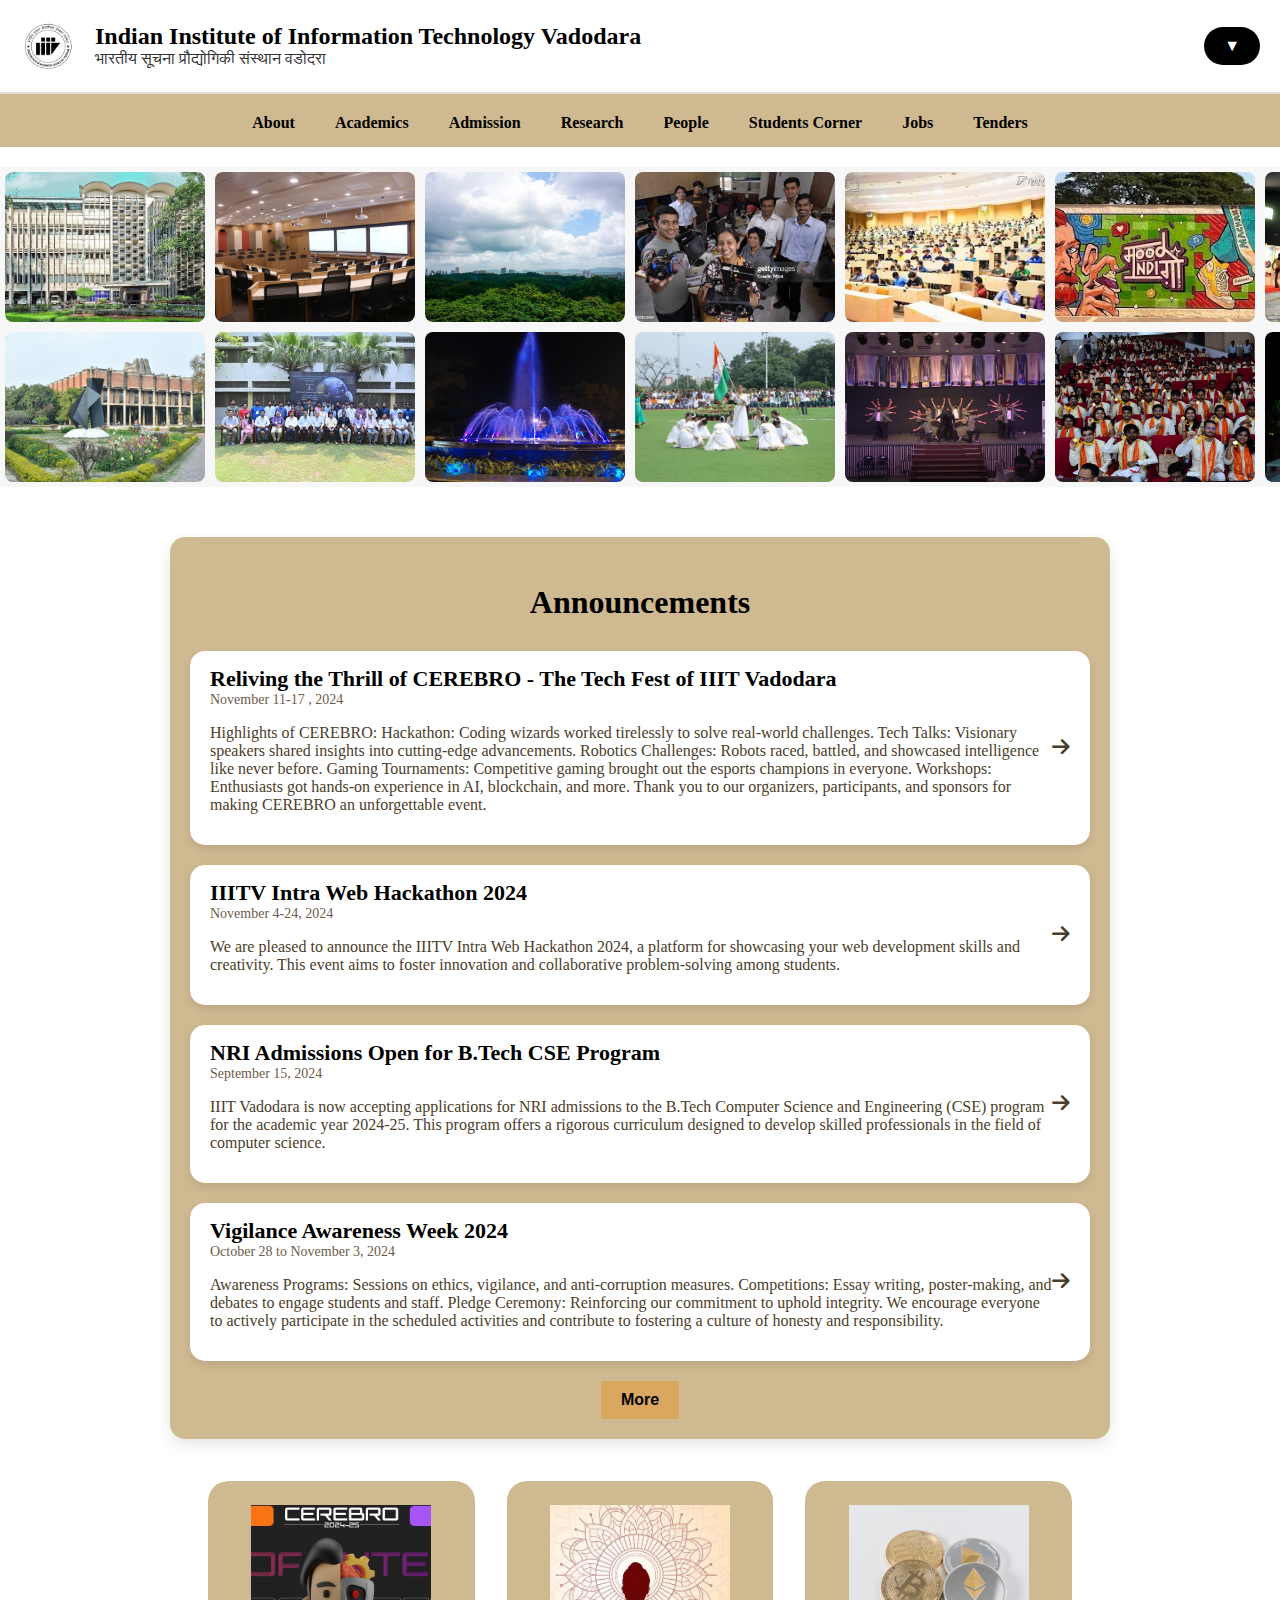
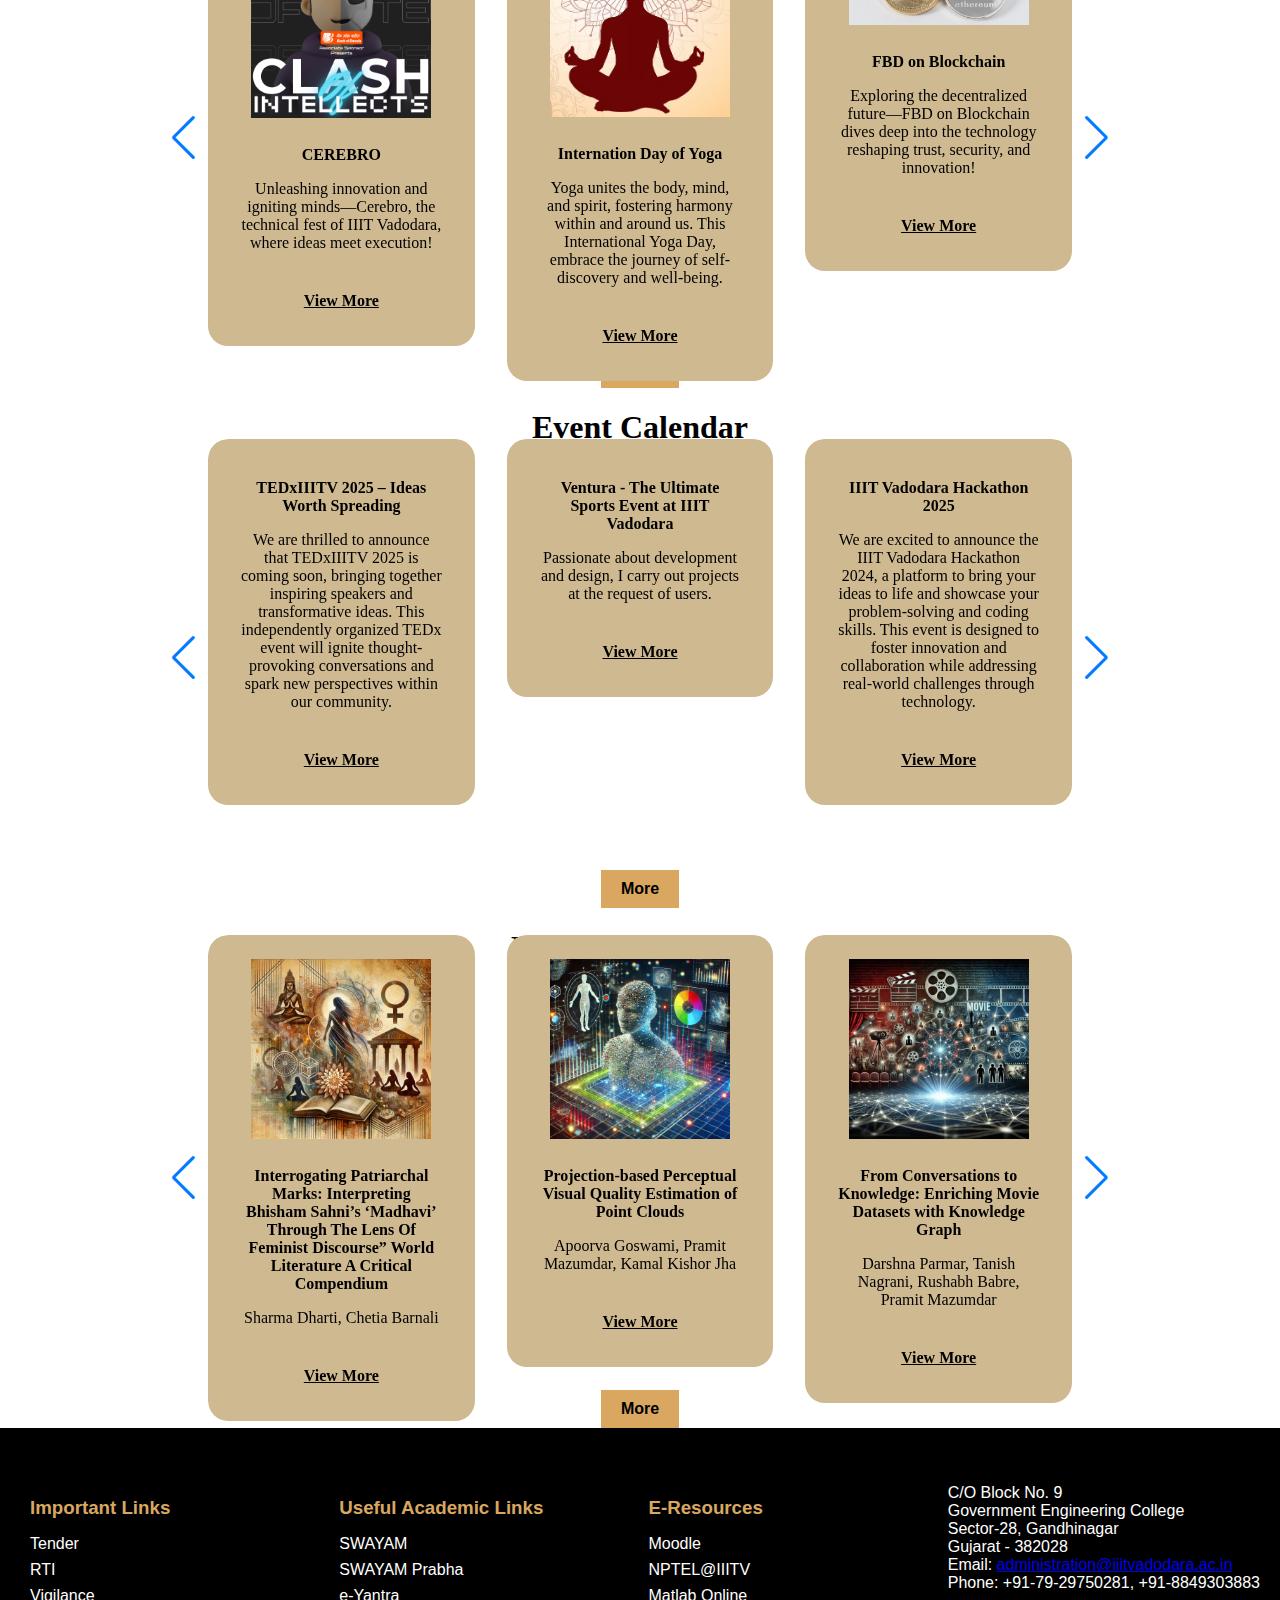
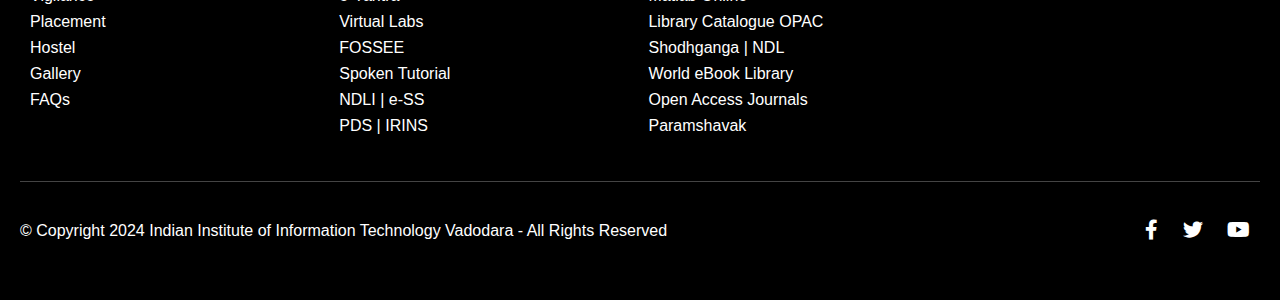
==== commit d4e6d19b: "About(+3), Academic,Admission,job,people, research,Student corner, tender and home page" ====
--- a/index.html
+++ b/index.html
@@ -109,9 +109,16 @@
 
         <div class="announcement-card block">
           <div class="announcement-content">
-            <h3 >Webinar on Web Development</h3>
-            <span class="announcement-date">November 20, 2024</span>
-            <p class="announcement-details">Join us for an in-depth session on the latest web development trends and best practices.</p>
+            <h3 >Reliving the Thrill of CEREBRO - The Tech Fest of IIIT Vadodara</h3>
+            <span class="announcement-date"> November 11-17 , 2024</span>
+            <p class="announcement-details">Highlights of CEREBRO:
+
+               Hackathon: Coding wizards worked tirelessly to solve real-world challenges.
+               Tech Talks: Visionary speakers shared insights into cutting-edge advancements.
+               Robotics Challenges: Robots raced, battled, and showcased intelligence like never before.
+               Gaming Tournaments: Competitive gaming brought out the esports champions in everyone.
+               Workshops: Enthusiasts got hands-on experience in AI, blockchain, and more.
+               Thank you to our organizers, participants, and sponsors for making CEREBRO an unforgettable event.</p>
           </div>
           <div class="announcement-arrow">
             <a href="#webinar-details" title="View Details"><i class="fas fa-arrow-right"></i></a>
@@ -120,9 +127,11 @@
 
         <div class="announcement-card block">
           <div class="announcement-content">
-            <h3>Scheduled Maintenance</h3>
-            <span class="announcement-date">November 25, 2024</span>
-            <p class="announcement-details">Our website will be undergoing maintenance from 1:00 AM to 4:00 AM UTC.</p>
+            <h3>IIITV Intra Web Hackathon 2024</h3>
+            <span class="announcement-date">November 4-24, 2024</span>
+            <p class="announcement-details">We are pleased to announce the IIITV Intra Web Hackathon 2024, a platform for showcasing your web development skills and creativity. This event aims to foster innovation and collaborative problem-solving among students.
+
+            </p>
           </div>
           <div class="announcement-arrow">
             <a href="#maintenance-details" title="View Details"><i class="fas fa-arrow-right"></i></a>
@@ -131,9 +140,9 @@
 
         <div class="announcement-card block">
             <div class="announcement-content">
-              <h3>Scheduled Maintenance</h3>
-              <span class="announcement-date">November 25, 2024</span>
-              <p class="announcement-details">Our website will be undergoing maintenance from 1:00 AM to 4:00 AM UTC.</p>
+              <h3>NRI Admissions Open for B.Tech CSE Program </h3>
+              <span class="announcement-date">September 15, 2024</span>
+              <p class="announcement-details">IIIT Vadodara is now accepting applications for NRI admissions to the B.Tech Computer Science and Engineering (CSE) program for the academic year 2024-25. This program offers a rigorous curriculum designed to develop skilled professionals in the field of computer science.</p>
             </div>
             <div class="announcement-arrow">
               <a href="#maintenance-details" title="View Details"><i class="fas fa-arrow-right"></i></a>
@@ -142,9 +151,12 @@
 
           <div class="announcement-card block">
             <div class="announcement-content">
-              <h3>Scheduled Maintenance</h3>
-              <span class="announcement-date">November 25, 2024</span>
-              <p class="announcement-details">Our website will be undergoing maintenance from 1:00 AM to 4:00 AM UTC.</p>
+              <h3>Vigilance Awareness Week 2024</h3>
+              <span class="announcement-date">October 28 to November 3, 2024</span>
+              <p class="announcement-details">Awareness Programs: Sessions on ethics, vigilance, and anti-corruption measures.
+               Competitions: Essay writing, poster-making, and debates to engage students and staff.
+               Pledge Ceremony: Reinforcing our commitment to uphold integrity.
+               We encourage everyone to actively participate in the scheduled activities and contribute to fostering a culture of honesty and responsibility.</p>
             </div>
             <div class="announcement-arrow">
               <a href="#maintenance-details" title="View Details"><i class="fas fa-arrow-right"></i></a>
@@ -167,99 +179,95 @@
             <div class="swiper-wrapper">
                <article class="card__article swiper-slide">
                   <div class="card__image">
-                     <img src="gallery/img1.jpeg" alt="image" class="card__img">
-                     <div class="card__shadow"></div>
-                  </div>
-   
-                  <div class="card__data">
-                     <h3 class="card__name">Kell Dawx</h3>
-                     <p class="card__description">
-                        Passionate about development and design, 
-                        I carry out projects at the request of users.
-                     </p>
-   
-                     <a href="#" class="card__button">View More</a>
-                  </div>
-               </article>
-   
-               <article class="card__article swiper-slide">
-                  <div class="card__image">
-                     <img src="assets/img/avatar-2.png" alt="image" class="card__img">
-                     <div class="card__shadow"></div>
-                  </div>
-   
-                  <div class="card__data">
-                     <h3 class="card__name">Lotw Fox</h3>
-                     <p class="card__description">
-                        Passionate about development and design, 
-                        I carry out projects at the request of users.
-                     </p>
-   
-                     <a href="#" class="card__button">View More</a>
-                  </div>
-               </article>
-               <article class="card__article swiper-slide">
-                  <div class="card__image">
-                     <img src="assets/img/avatar-2.png" alt="image" class="card__img">
-                     <div class="card__shadow"></div>
-                  </div>
-   
-                  <div class="card__data">
-                     <h3 class="card__name">Lotw Fox</h3>
-                     <p class="card__description">
-                        Passionate about development and design, 
-                        I carry out projects at the request of users.
-                     </p>
-   
-                     <a href="#" class="card__button">View More</a>
-                  </div>
-               </article>
-   
-               <article class="card__article swiper-slide">
-                  <div class="card__image">
-                     <img src="assets/img/avatar-3.png" alt="image" class="card__img">
-                     <div class="card__shadow"></div>
-                  </div>
-   
-                  <div class="card__data">
-                     <h3 class="card__name">Sara Mit</h3>
-                     <p class="card__description">
-                        Passionate about development and design, 
-                        I carry out projects at the request of users.
-                     </p>
-   
-                     <a href="#" class="card__button">View More</a>
-                  </div>
-               </article>
-   
-               <article class="card__article swiper-slide">
-                  <div class="card__image">
-                     <img src="assets/img/avatar-4.png" alt="image" class="card__img">
-                     <div class="card__shadow"></div>
-                  </div>
-   
-                  <div class="card__data">
-                     <h3 class="card__name">Jenny Wert</h3>
-                     <p class="card__description">
-                        Passionate about development and design, 
-                        I carry out projects at the request of users.
-                     </p>
-   
-                     <a href="#" class="card__button">View More</a>
-                  </div>
-               </article>
-
-               <article class="card__article swiper-slide">
-                  <div class="card__image">
-                     <img src="assets/img/avatar-5.png" alt="image" class="card__img">
-                     <div class="card__shadow"></div>
-                  </div>
-   
-                  <div class="card__data">
-                     <h3 class="card__name">Lexa Kin</h3>
-                     <p class="card__description">
-                        Passionate about development and design, 
-                        I carry out projects at the request of users.
+                     <img src="/gallery/Cerebro.png" alt="image" class="card__img">
+                     <div class="card__shadow"></div>
+                  </div>
+   
+                  <div class="card__data">
+                     <h3 class="card__name">CEREBRO</h3>
+                     <p class="card__description">
+                        Unleashing innovation and igniting minds—Cerebro, the technical fest of IIIT Vadodara, where ideas meet execution!
+                     </p>
+   
+                     <a href="#" class="card__button">View More</a>
+                  </div>
+               </article>
+   
+               <article class="card__article swiper-slide">
+                  <div class="card__image">
+                     <img src="/gallery/yoga.png" alt="image" class="card__img">
+                     <div class="card__shadow"></div>
+                  </div>
+   
+                  <div class="card__data">
+                     <h3 class="card__name">Internation Day of Yoga </h3>
+                     <p class="card__description">
+                        Yoga unites the body, mind, and spirit, fostering harmony within and around us. This International Yoga Day, embrace the journey of self-discovery and well-being.
+                     </p>
+   
+                     <a href="#" class="card__button">View More</a>
+                  </div>
+               </article>
+               <article class="card__article swiper-slide">
+                  <div class="card__image">
+                     <img src="/gallery/Blockchain.jpg" alt="image" class="card__img">
+                     <div class="card__shadow"></div>
+                  </div>
+   
+                  <div class="card__data">
+                     <h3 class="card__name">FBD on Blockchain</h3>
+                     <p class="card__description">
+                        Exploring the decentralized future—FBD on Blockchain dives deep into the technology reshaping trust, security, and innovation!
+                     </p>
+   
+                     <a href="#" class="card__button">View More</a>
+                  </div>
+               </article>
+   
+               <article class="card__article swiper-slide">
+                  <div class="card__image">
+                     <img src="/gallery/NoRagging.webp" alt="image" class="card__img">
+                     <div class="card__shadow"></div>
+                  </div>
+   
+                  <div class="card__data">
+                     <h3 class="card__name">Anti-Ragging Compliance at IIIT Vadodara</h3>
+                     <p class="card__description">
+                        Ensuring a safe, respectful, and inclusive environment for all members of our community is a top priority at IIIT 
+                        Vadodara. As part of our commitment to maintaining a ragging-free campus, we remind everyone of the Anti-Ragging 
+                        Policy and the strict measures in place to enforce it.</p>
+   
+                     <a href="#" class="card__button">View More</a>
+                  </div>
+               </article>
+   
+               <article class="card__article swiper-slide">
+                  <div class="card__image">
+                     <img src="/gallery/TedX.png" alt="image" class="card__img">
+                     <div class="card__shadow"></div>
+                  </div>
+   
+                  <div class="card__data">
+                     <h3 class="card__name">JTEDxIIITV</h3>
+                     <p class="card__description">
+                        Igniting minds, sparking ideas, and shaping the future with stories that inspire and innovations that transform.
+                     </p>
+   
+                     <a href="#" class="card__button">View More</a>
+                  </div>
+               </article>
+
+               <article class="card__article swiper-slide">
+                  <div class="card__image">
+                     <img src="/gallery/Dataanalytics.jpeg" alt="image" class="card__img">
+                     <div class="card__shadow"></div>
+                  </div>
+   
+                  <div class="card__data">
+                     <h3 class="card__name">FDP on Data Analytics</h3>
+                     <p class="card__description">
+                        Empowering educators with cutting-edge insights—FDP on Data Analytics bridges knowledge and application 
+                        in the era of data-driven decisions.
                      </p>
    
                      <a href="#" class="card__button">View More</a>
@@ -298,7 +306,24 @@
                   </div> -->
    
                   <div class="card__data">
-                     <h3 class="card__name">Kell Dawx</h3>
+                     <h3 class="card__name">TEDxIIITV 2025 – Ideas Worth Spreading</h3>
+                     <p class="card__description">
+                        We are thrilled to announce that TEDxIIITV 2025 is coming soon, bringing together inspiring speakers and transformative ideas. This independently organized TEDx event will ignite thought-provoking conversations and spark new perspectives within our community.
+
+                     </p>
+   
+                     <a href="#" class="card__button">View More</a>
+                  </div>
+               </article>
+   
+               <article class="card__article swiper-slide">
+                  <!-- <div class="card__image">
+                     <img src="assets/img/avatar-2.png" alt="image" class="card__img">
+                     <div class="card__shadow"></div>
+                  </div> -->
+   
+                  <div class="card__data">
+                     <h3 class="card__name">Ventura - The Ultimate Sports Event at IIIT Vadodara</h3>
                      <p class="card__description">
                         Passionate about development and design, 
                         I carry out projects at the request of users.
@@ -307,7 +332,6 @@
                      <a href="#" class="card__button">View More</a>
                   </div>
                </article>
-   
                <article class="card__article swiper-slide">
                   <!-- <div class="card__image">
                      <img src="assets/img/avatar-2.png" alt="image" class="card__img">
@@ -315,26 +339,9 @@
                   </div> -->
    
                   <div class="card__data">
-                     <h3 class="card__name">Lotw Fox</h3>
-                     <p class="card__description">
-                        Passionate about development and design, 
-                        I carry out projects at the request of users.
-                     </p>
-   
-                     <a href="#" class="card__button">View More</a>
-                  </div>
-               </article>
-               <article class="card__article swiper-slide">
-                  <!-- <div class="card__image">
-                     <img src="assets/img/avatar-2.png" alt="image" class="card__img">
-                     <div class="card__shadow"></div>
-                  </div> -->
-   
-                  <div class="card__data">
-                     <h3 class="card__name">Lotw Fox</h3>
-                     <p class="card__description">
-                        Passionate about development and design, 
-                        I carry out projects at the request of users.
+                     <h3 class="card__name">IIIT Vadodara Hackathon 2025</h3>
+                     <p class="card__description">
+                        We are excited to announce the IIIT Vadodara Hackathon 2024, a platform to bring your ideas to life and showcase your problem-solving and coding skills. This event is designed to foster innovation and collaboration while addressing real-world challenges through technology.
                      </p>
    
                      <a href="#" class="card__button">View More</a>
@@ -348,10 +355,9 @@
                   </div> -->
    
                   <div class="card__data">
-                     <h3 class="card__name">Sara Mit</h3>
-                     <p class="card__description">
-                        Passionate about development and design, 
-                        I carry out projects at the request of users.
+                     <h3 class="card__name">IIITV - AICTE-QIP-PG Certificate in Artificial Intelligence</h3>
+                     <p class="card__description">
+                        The AICTE-QIP-PG Certificate in Artificial Intelligence at IIIT Vadodara is designed to provide industry professionals and graduate students with an advanced understanding of AI techniques, tools, and applications. This program aims to equip participants with the essential skills to drive innovation in AI-driven sectors.
                      </p>
    
                      <a href="#" class="card__button">View More</a>
@@ -365,10 +371,10 @@
                   </div> -->
    
                   <div class="card__data">
-                     <h3 class="card__name">Jenny Wert</h3>
-                     <p class="card__description">
-                        Passionate about development and design, 
-                        I carry out projects at the request of users.
+                     <h3 class="card__name">IIITV's Annual Tech Fest – Cerebro 2024-25</h3>
+                     <p class="card__description">
+                        We are thrilled to announce Cerebro 2024-25, IIIT Vadodara’s Annual Tech Fest, bringing together innovators, creators, and thought leaders for an exciting journey into the world of technology. This year’s edition promises to be bigger and better, with a wide range of events, workshops, and competitions designed to challenge your skills, expand your knowledge, and inspire creativity.
+
                      </p>
    
                      <a href="#" class="card__button">View More</a>
@@ -382,10 +388,9 @@
                   </div> -->
    
                   <div class="card__data">
-                     <h3 class="card__name">Lexa Kin</h3>
-                     <p class="card__description">
-                        Passionate about development and design, 
-                        I carry out projects at the request of users.
+                     <h3 class="card__name">Kreiva – The Cultural Extravaganza at IIIT Vadodara</h3>
+                     <p class="card__description">
+                        We are delighted to announce Kreiva, the much-awaited Cultural Event at IIIT Vadodara, celebrating the diversity, creativity, and vibrant spirit of our community. Join us for a day filled with performances, art, music, dance, and much more as we showcase the incredible talent of our students.
                      </p>
    
                      <a href="#" class="card__button">View More</a>
@@ -419,99 +424,93 @@
             <div class="swiper-wrapper">
                <article class="card__article swiper-slide">
                   <div class="card__image">
-                     <img src="assets/img/avatar-1.png" alt="image" class="card__img">
-                     <div class="card__shadow"></div>
-                  </div>
-   
-                  <div class="card__data">
-                     <h3 class="card__name">Kell Dawx</h3>
-                     <p class="card__description">
-                        Passionate about development and design, 
-                        I carry out projects at the request of users.
-                     </p>
-   
-                     <a href="#" class="card__button">View More</a>
-                  </div>
-               </article>
-   
-               <article class="card__article swiper-slide">
-                  <div class="card__image">
-                     <img src="assets/img/avatar-2.png" alt="image" class="card__img">
-                     <div class="card__shadow"></div>
-                  </div>
-   
-                  <div class="card__data">
-                     <h3 class="card__name">Lotw Fox</h3>
-                     <p class="card__description">
-                        Passionate about development and design, 
-                        I carry out projects at the request of users.
-                     </p>
-   
-                     <a href="#" class="card__button">View More</a>
-                  </div>
-               </article>
-               <article class="card__article swiper-slide">
-                  <div class="card__image">
-                     <img src="assets/img/avatar-2.png" alt="image" class="card__img">
-                     <div class="card__shadow"></div>
-                  </div>
-   
-                  <div class="card__data">
-                     <h3 class="card__name">Lotw Fox</h3>
-                     <p class="card__description">
-                        Passionate about development and design, 
-                        I carry out projects at the request of users.
-                     </p>
-   
-                     <a href="#" class="card__button">View More</a>
-                  </div>
-               </article>
-   
-               <article class="card__article swiper-slide">
-                  <div class="card__image">
-                     <img src="assets/img/avatar-3.png" alt="image" class="card__img">
-                     <div class="card__shadow"></div>
-                  </div>
-   
-                  <div class="card__data">
-                     <h3 class="card__name">Sara Mit</h3>
-                     <p class="card__description">
-                        Passionate about development and design, 
-                        I carry out projects at the request of users.
-                     </p>
-   
-                     <a href="#" class="card__button">View More</a>
-                  </div>
-               </article>
-   
-               <article class="card__article swiper-slide">
-                  <div class="card__image">
-                     <img src="assets/img/avatar-4.png" alt="image" class="card__img">
-                     <div class="card__shadow"></div>
-                  </div>
-   
-                  <div class="card__data">
-                     <h3 class="card__name">Jenny Wert</h3>
-                     <p class="card__description">
-                        Passionate about development and design, 
-                        I carry out projects at the request of users.
-                     </p>
-   
-                     <a href="#" class="card__button">View More</a>
-                  </div>
-               </article>
-
-               <article class="card__article swiper-slide">
-                  <div class="card__image">
-                     <img src="assets/img/avatar-5.png" alt="image" class="card__img">
-                     <div class="card__shadow"></div>
-                  </div>
-   
-                  <div class="card__data">
-                     <h3 class="card__name">Lexa Kin</h3>
-                     <p class="card__description">
-                        Passionate about development and design, 
-                        I carry out projects at the request of users.
+                     <img src="/gallery/Research01.webp" alt="image" class="card__img">
+                     <div class="card__shadow"></div>
+                  </div>
+   
+                  <div class="card__data">
+                     <h3 class="card__name">Interrogating Patriarchal Marks: Interpreting Bhisham Sahni’s ‘Madhavi’ Through The Lens Of Feminist Discourse” World Literature A Critical Compendium</h3>
+                     <p class="card__description">
+                        Sharma Dharti, Chetia Barnali
+                     </p>
+   
+                     <a href="#" class="card__button">View More</a>
+                  </div>
+               </article>
+   
+               <article class="card__article swiper-slide">
+                  <div class="card__image">
+                     <img src="/gallery/Research02.webp" alt="image" class="card__img">
+                     <div class="card__shadow"></div>
+                  </div>
+   
+                  <div class="card__data">
+                     <h3 class="card__name">Projection-based Perceptual Visual Quality Estimation of Point Clouds</h3>
+                     <p class="card__description">
+                        Apoorva Goswami, Pramit Mazumdar, Kamal Kishor Jha
+                     </p>
+   
+                     <a href="#" class="card__button">View More</a>
+                  </div>
+               </article>
+               <article class="card__article swiper-slide">
+                  <div class="card__image">
+                     <img src="/gallery/Research03.webp" alt="image" class="card__img">
+                     <div class="card__shadow"></div>
+                  </div>
+   
+                  <div class="card__data">
+                     <h3 class="card__name">From Conversations to Knowledge: Enriching Movie Datasets with Knowledge Graph</h3>
+                     <p class="card__description">
+                        Darshna Parmar, Tanish Nagrani, Rushabh Babre, Pramit Mazumdar
+                     </p>
+   
+                     <a href="#" class="card__button">View More</a>
+                  </div>
+               </article>
+   
+               <article class="card__article swiper-slide">
+                  <div class="card__image">
+                     <img src="/gallery/R4.jpg" alt="image" class="card__img">
+                     <div class="card__shadow"></div>
+                  </div>
+   
+                  <div class="card__data">
+                     <h3 class="card__name">Priority Arbiter PUF: Analysis</h3>
+                     <p class="card__description">
+                        Meenakshi Kansal, Animesh Roy, Dibyendu Roy, Srinivasu Bodapati and Anupam Chattopadhyay
+                     </p>
+   
+                     <a href="#" class="card__button">View More</a>
+                  </div>
+               </article>
+   
+               <article class="card__article swiper-slide">
+                  <div class="card__image">
+                     <img src="/gallery/R5.png" alt="image" class="card__img">
+                     <div class="card__shadow"></div>
+                  </div>
+   
+                  <div class="card__data">
+                     <h3 class="card__name">A Gauge-Invariant Geometric Phase for Electrons in a One-Dimensional Periodic Lattice</h3>
+                     <p class="card__description">
+                        Vivek M Vyas, Dibyendu Roy
+                     </p>
+   
+                     <a href="#" class="card__button">View More</a>
+                  </div>
+               </article>
+
+               <article class="card__article swiper-slide">
+                  <div class="card__image">
+                     <img src="/gallery/R6.png" alt="image" class="card__img">
+                     <div class="card__shadow"></div>
+                  </div>
+   
+                  <div class="card__data">
+                     <h3 class="card__name">On Accountable and Distributed Audit of Outsourced Data</h3>
+                     <p class="card__description">
+                        Amit Kumar Dwivedi, Naveen Kumar and Manik Lal Das
                      </p>
    
                      <a href="#" class="card__button">View More</a>
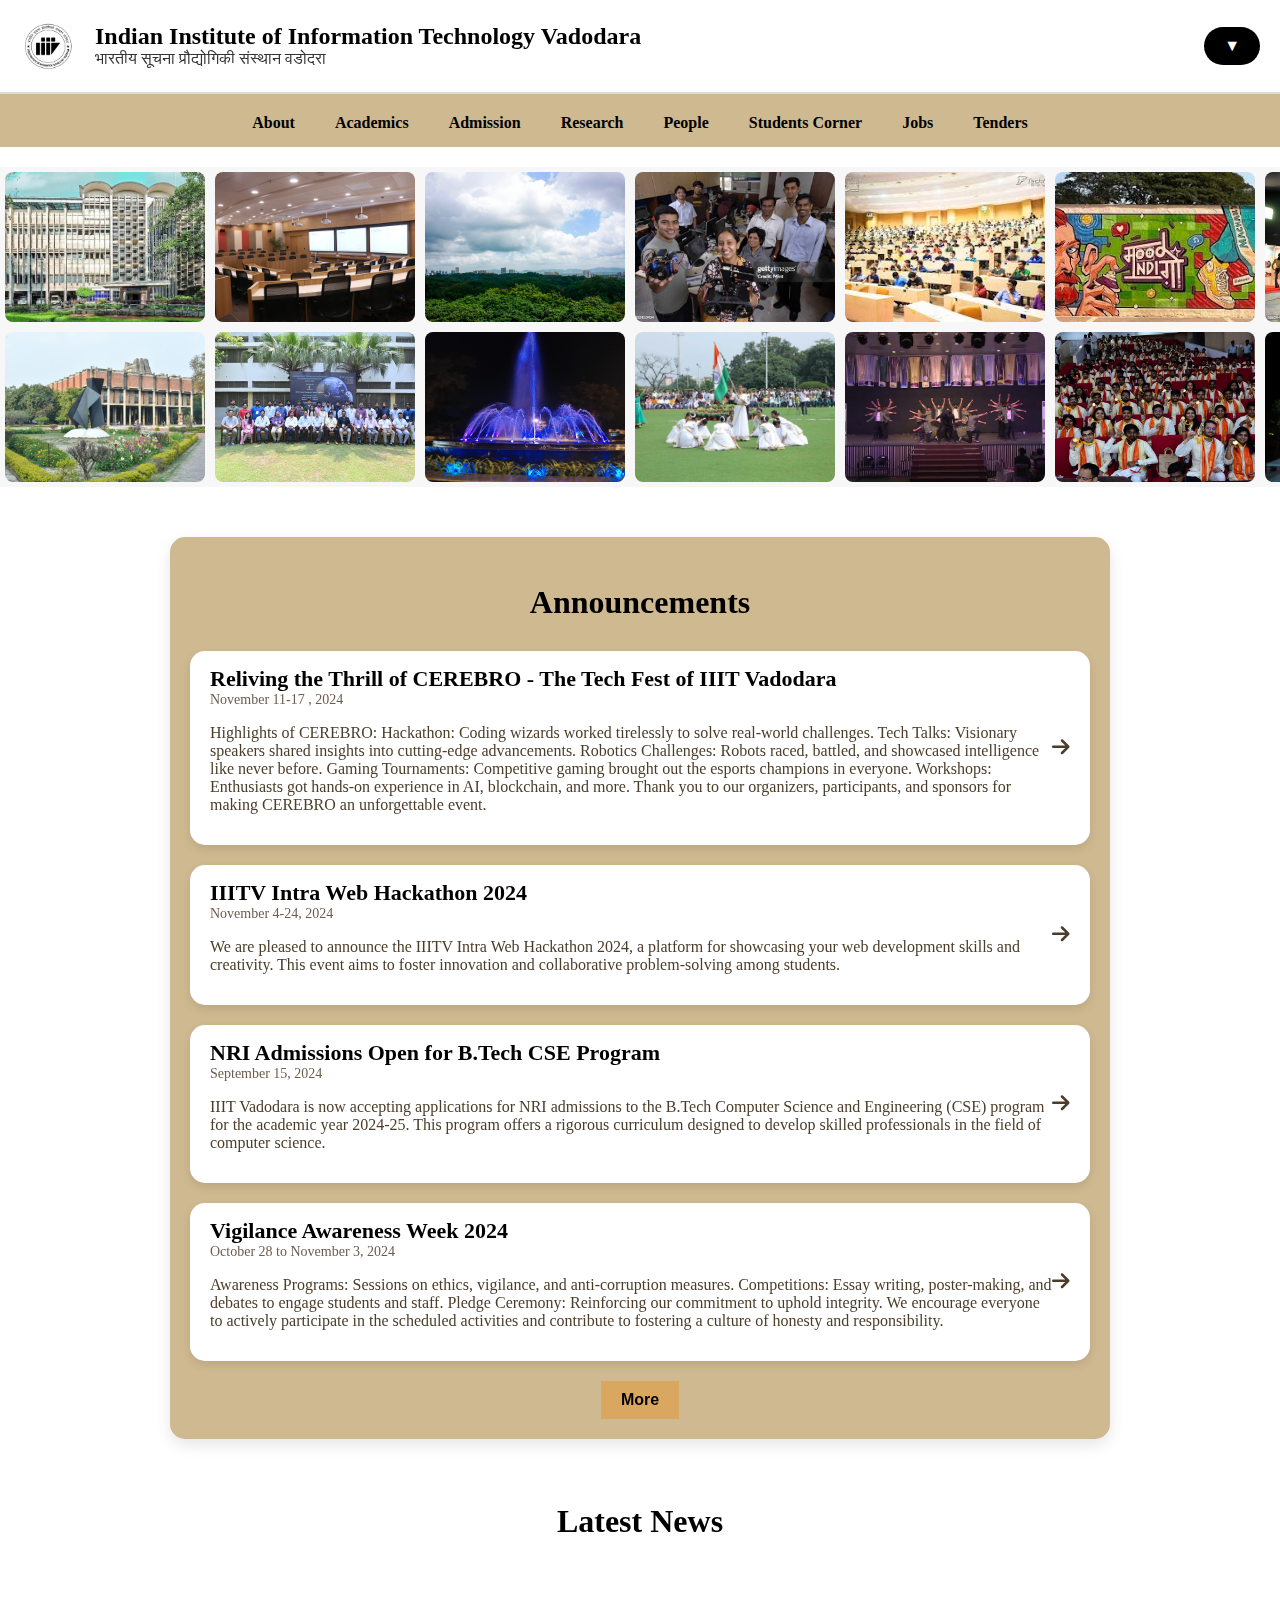
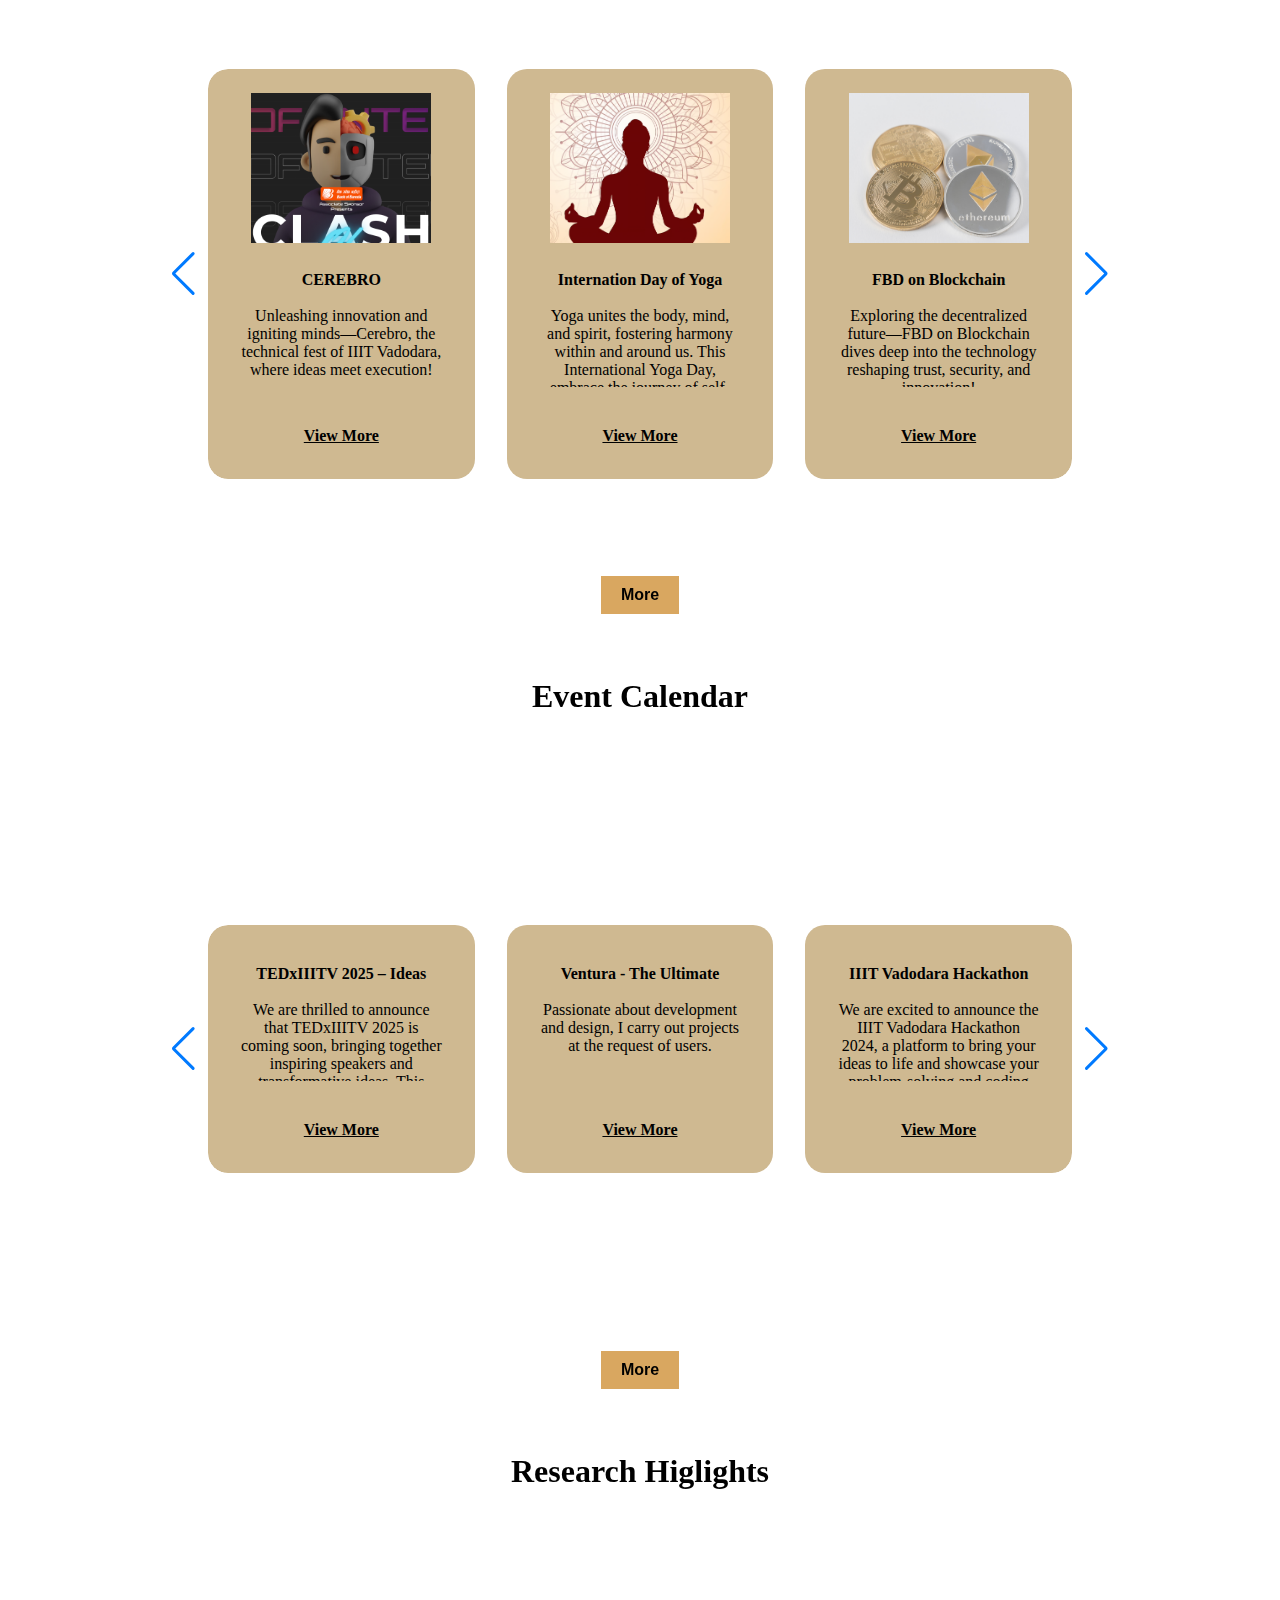
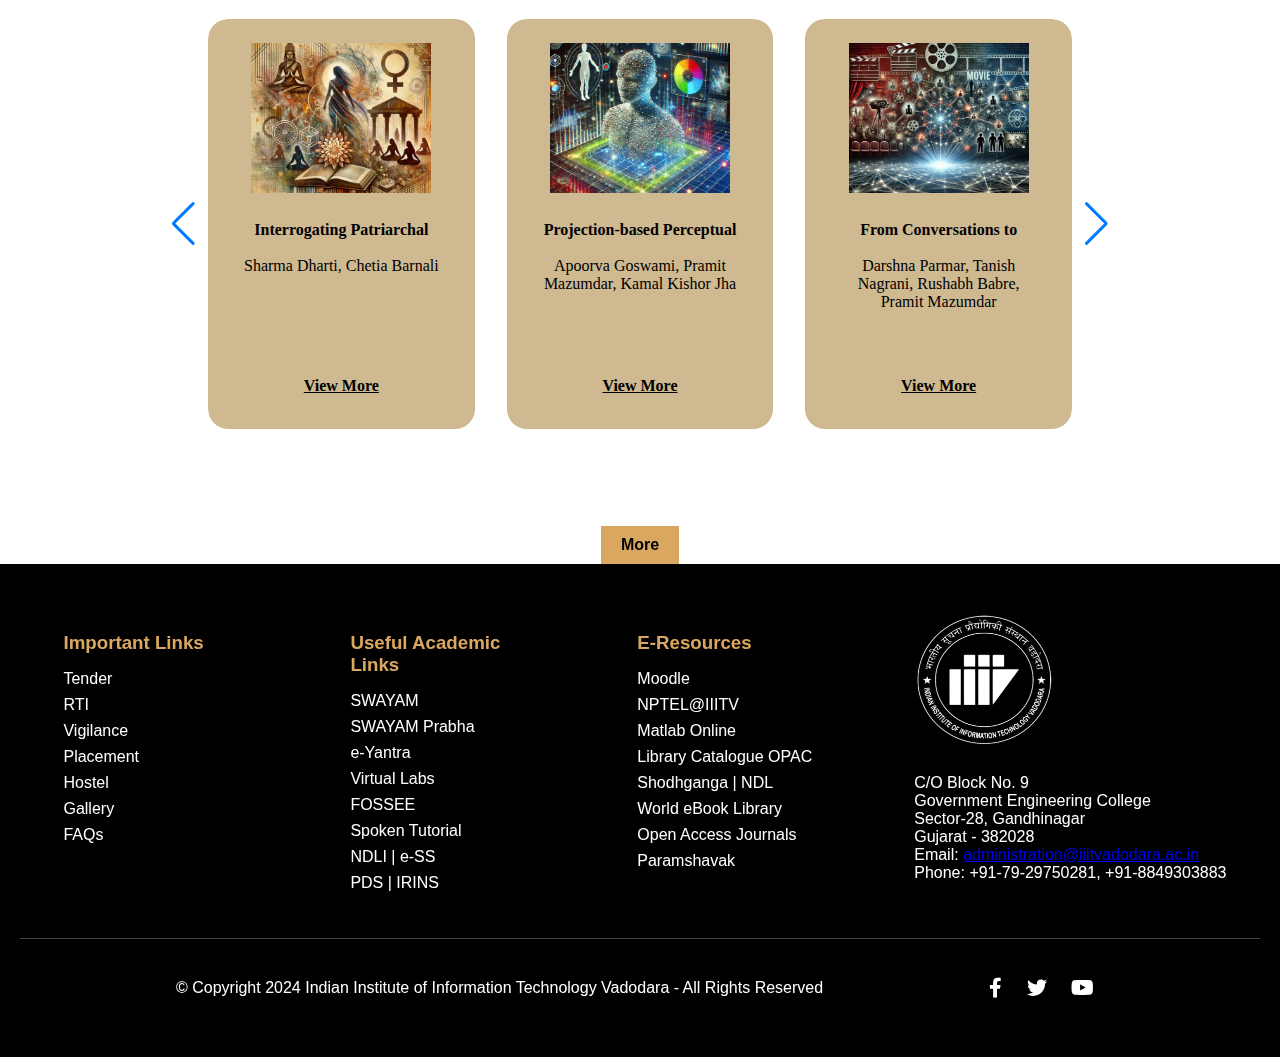
==== commit b5b8381b: "Done some improvements" ====
--- a/index.html
+++ b/index.html
@@ -581,6 +581,7 @@
         </div>
 
         <div class="footer-section-contact-info text-animation">
+         <img src="gallery/iiit-logo.png" alt="">
             <p>
                 C/O Block No. 9<br>
                 Government Engineering College<br>
--- a/style.css
+++ b/style.css
@@ -14,6 +14,7 @@
     padding: 20px;
     background-color: white;
     border-bottom: 2px solid #ddd;
+    text-decoration: none;
 }
 
 .logo-container {
@@ -31,6 +32,11 @@
     font-size: 1.5em;
     margin: 0;
     color: #000;
+    
+  }
+  .title a{
+  text-decoration:none ;
+
 }
 
 .title p {
@@ -345,12 +351,16 @@
 
 .latest-news{
     text-align: center;
-  }
-  
+    /* margin-top: 5em; */
+  }
+.latest-news h1{
+  margin: 2em;
+}  
   .card__img {
     display: block;
     max-width: 100%;
-    height: auto;
+    height: 150px;
+    object-fit: cover;
   }
   
   
@@ -358,7 +368,7 @@
     display: flex;
     justify-content: center;
     align-items: center;
-    height: 40vh;
+    height: 60vh;
     margin: 10em;
     margin-top: 2em;
     margin-bottom: 2em;
@@ -397,6 +407,7 @@
     text-align: center;
     position: relative;
     z-index: 10;
+    height: 200px;
   }
   
   .card__img {
@@ -423,11 +434,15 @@
     font-size: var(--h2-font-size);
     color: var(--second-color);
     margin-bottom: .75rem;
+    height: 20px;
+    overflow: hidden;
   }
   
   .card__description {
     font-weight: 500;
     margin-bottom: 1.75rem;
+    height: 80px;
+    overflow: hidden;
   }
   
   .card__button {
@@ -437,6 +452,7 @@
     border-radius: .25rem;
     color: var(--dark-color);
     font-weight: 600;
+    bottom: 1px;
   }
   
   /* Swiper class */
@@ -523,7 +539,7 @@
 }
 
 .footer-section {
-    flex: 1;
+    flex: 0;
     min-width: 200px;
     margin: 10px;
 }
@@ -559,7 +575,7 @@
 
 .footer-bottom {
     display: flex;
-    justify-content: space-between;
+    justify-content: space-evenly;
     align-items: center;
     border-top: 1px solid #444;
     padding-top: 20px;
@@ -576,3 +592,11 @@
     color: #d9a760;
 }
 
+.footer-section-contact-info img{
+ height: 150px;
+ width: 150px;
+ object-fit: cover;
+ filter: invert(1);
+ mix-blend-mode: lighten;
+}
+
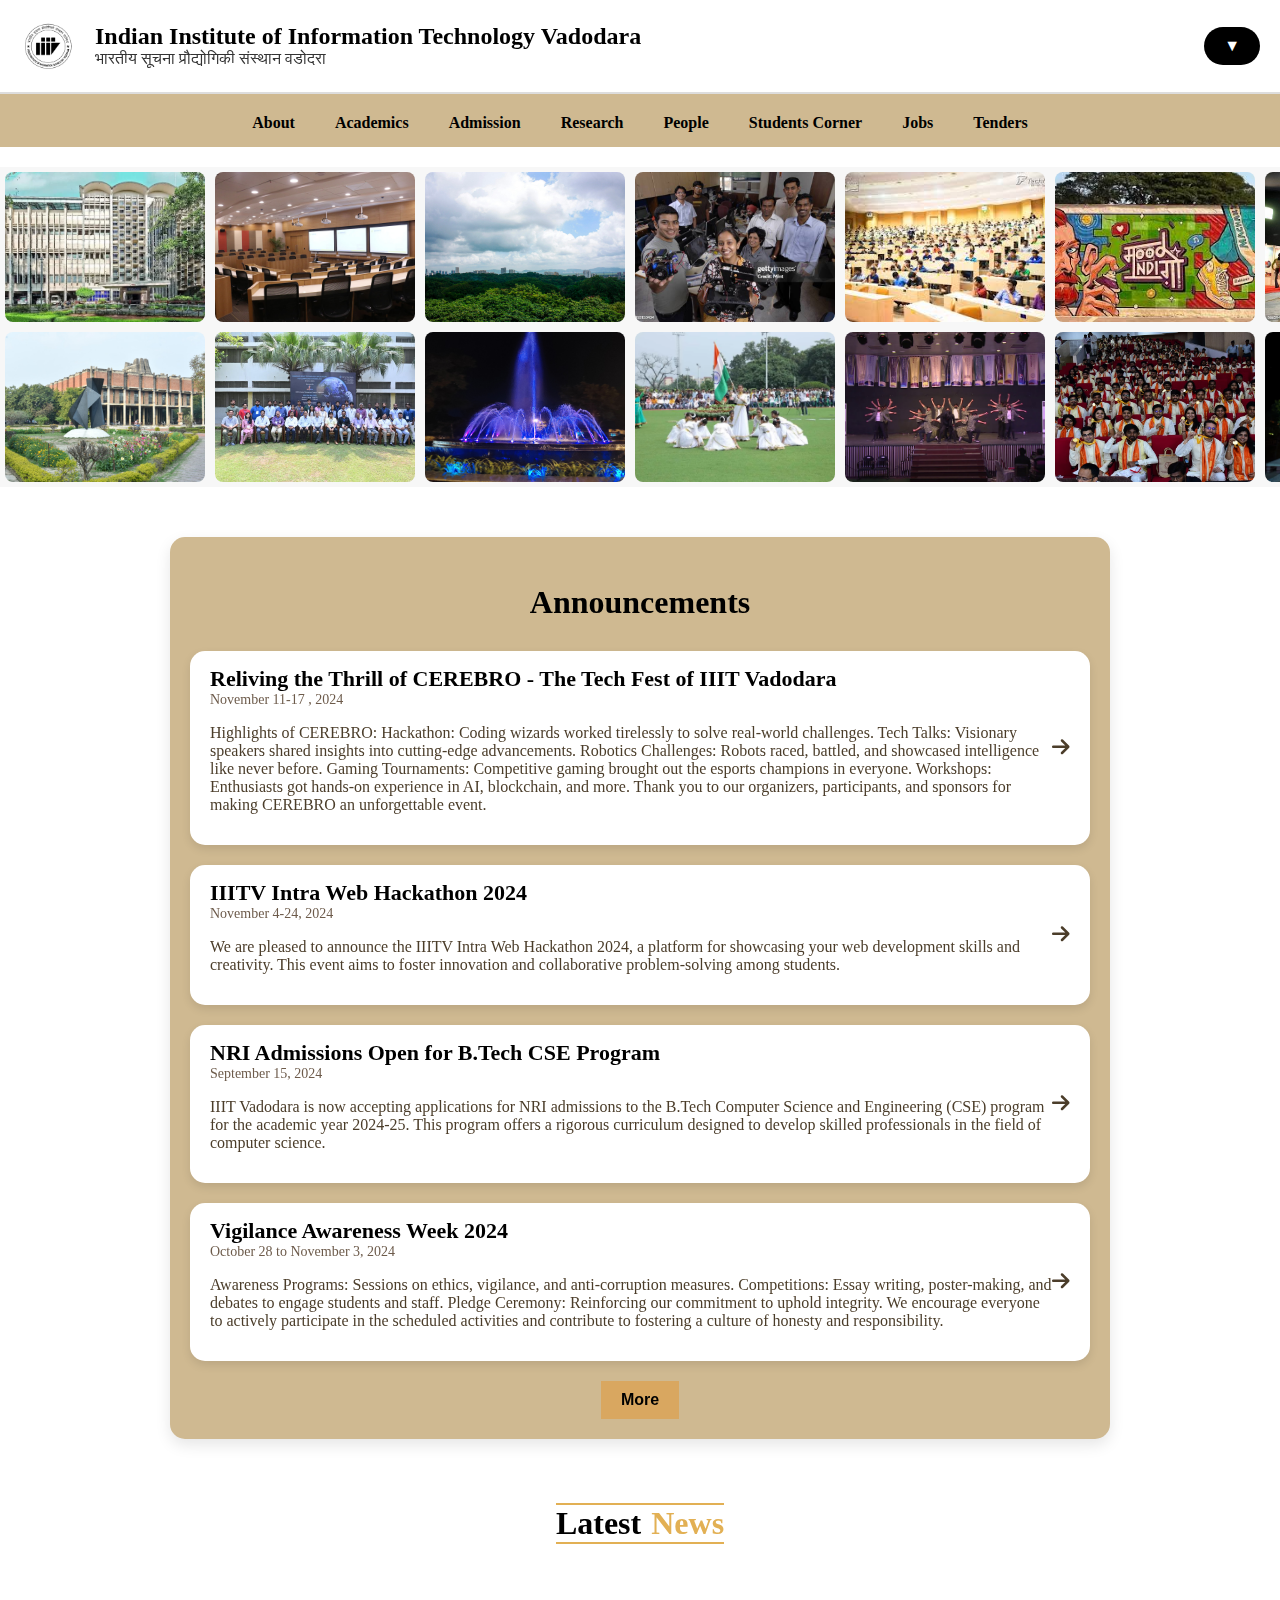
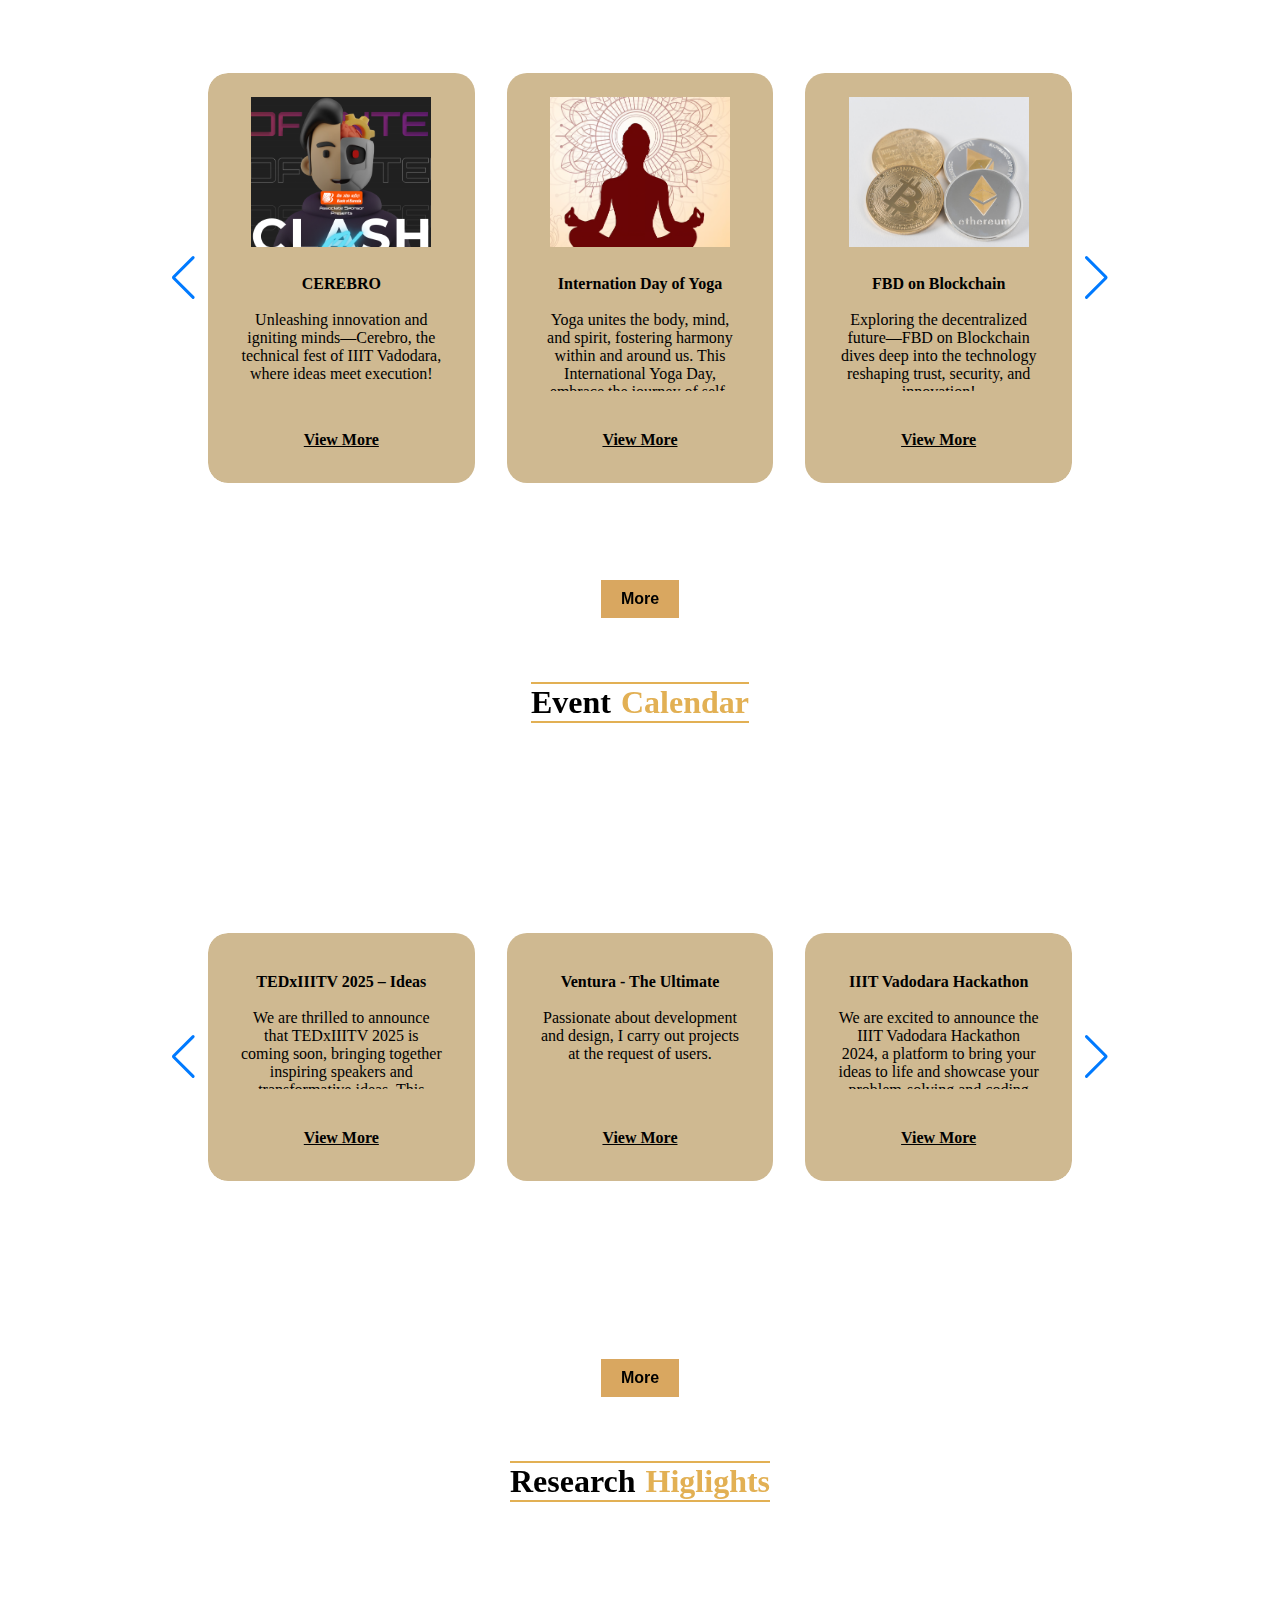
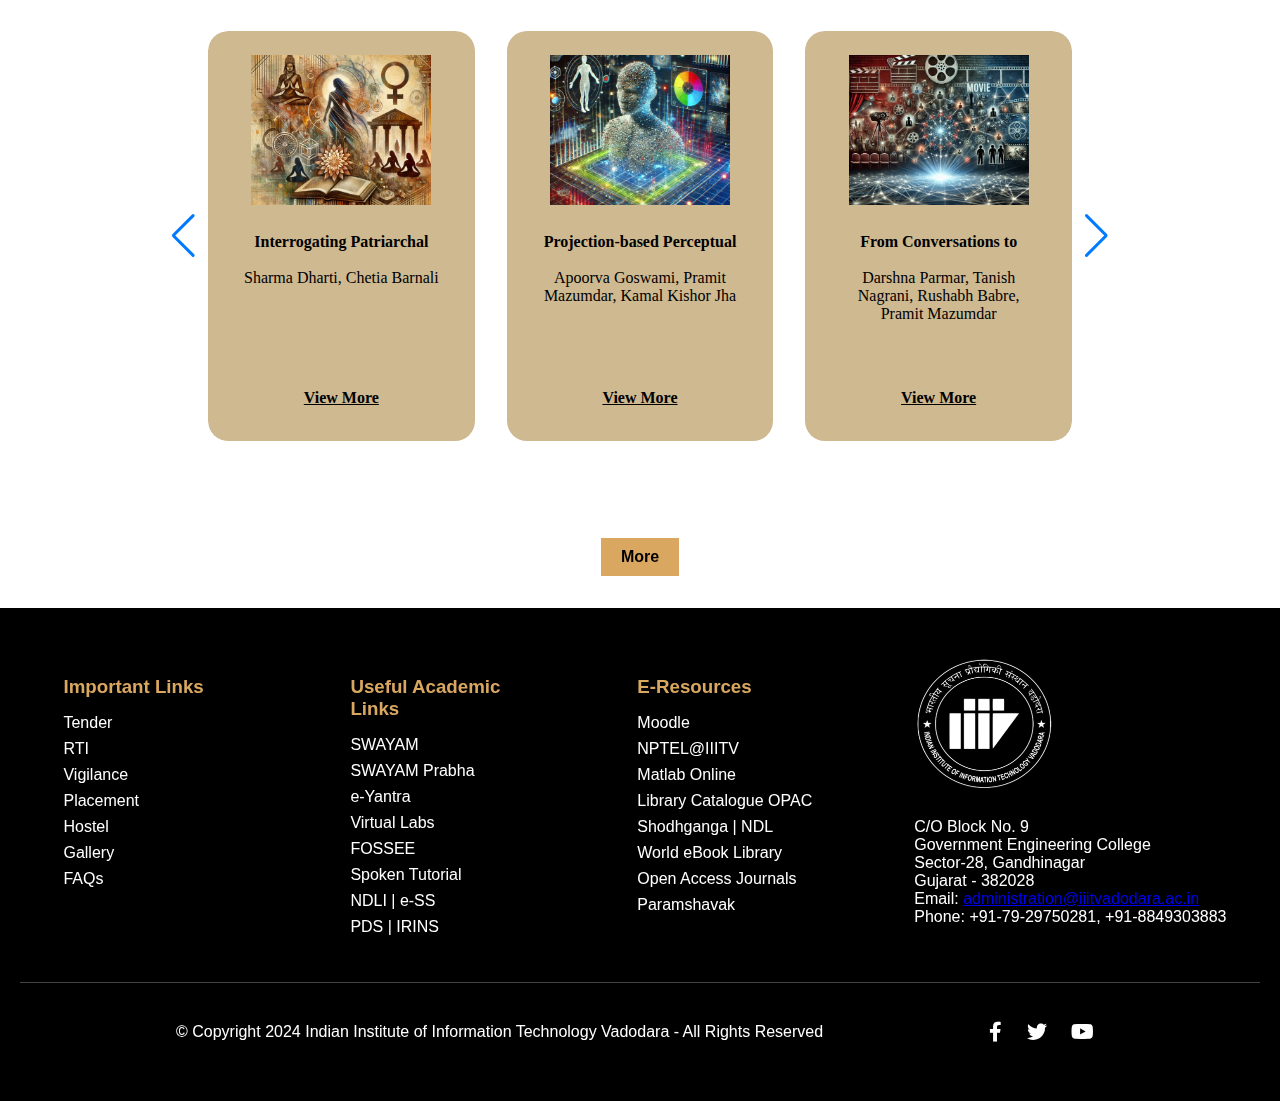
==== commit 1404a076: "more improvements" ====
--- a/index.html
+++ b/index.html
@@ -172,7 +172,13 @@
 <!-- lastest news  -->
 
 <div class="latest-news">
-    <h1 class="text-animation">Latest News</h1>
+    <h1 class="text-animation"> 
+      <div class="style-heading">
+      <div class="lnp1">Latest 
+      </div>
+      <div class="lnp2">News
+      </div>
+   </div> </h1>
     <section class="container">
       <div class=" card__container swiper block">
          <div class="card__content_ln card__content">
@@ -294,7 +300,12 @@
 
 <!-- Event Calendar    -->
 <div class="latest-news">
-    <h1 class="text-animation">Event Calendar</h1>
+    <h1 class="text-animation"><div class="style-heading">
+      <div class="lnp1">Event
+      </div>
+      <div class="lnp2">Calendar
+      </div>
+   </div> </h1>
     <section class="container">
       <div class="card__container swiper block">
          <div class="card__content card__content_ec">
@@ -417,7 +428,12 @@
 
   <!-- Research-Higlights  -->
 <div class="latest-news">
-    <h1 class="text-animation">Research Higlights</h1>
+    <h1 class="text-animation"><div class="style-heading">
+      <div class="lnp1">Research 
+      </div>
+      <div class="lnp2">Higlights
+      </div>
+   </div> </h1>
     <section class="container">
       <div class="card__container swiper block">
          <div class="card__content card__content_rh">
--- a/style.css
+++ b/style.css
@@ -352,10 +352,30 @@
 .latest-news{
     text-align: center;
     /* margin-top: 5em; */
+    margin-bottom: 2em;
   }
 .latest-news h1{
   margin: 2em;
+  /* display: inline-block; */
 }  
+
+.style-heading{
+  display: inline-flex;
+  gap: 10px;
+  border-top: 2px #e2b054 solid;
+  border-bottom: 2px #e2b054 solid;
+  
+
+}
+
+.lnp1{
+  color: #000;
+  font-weight: bold;
+}
+.lnp2{
+  color: #e2b054;
+  font-weight: bold;
+}
   .card__img {
     display: block;
     max-width: 100%;
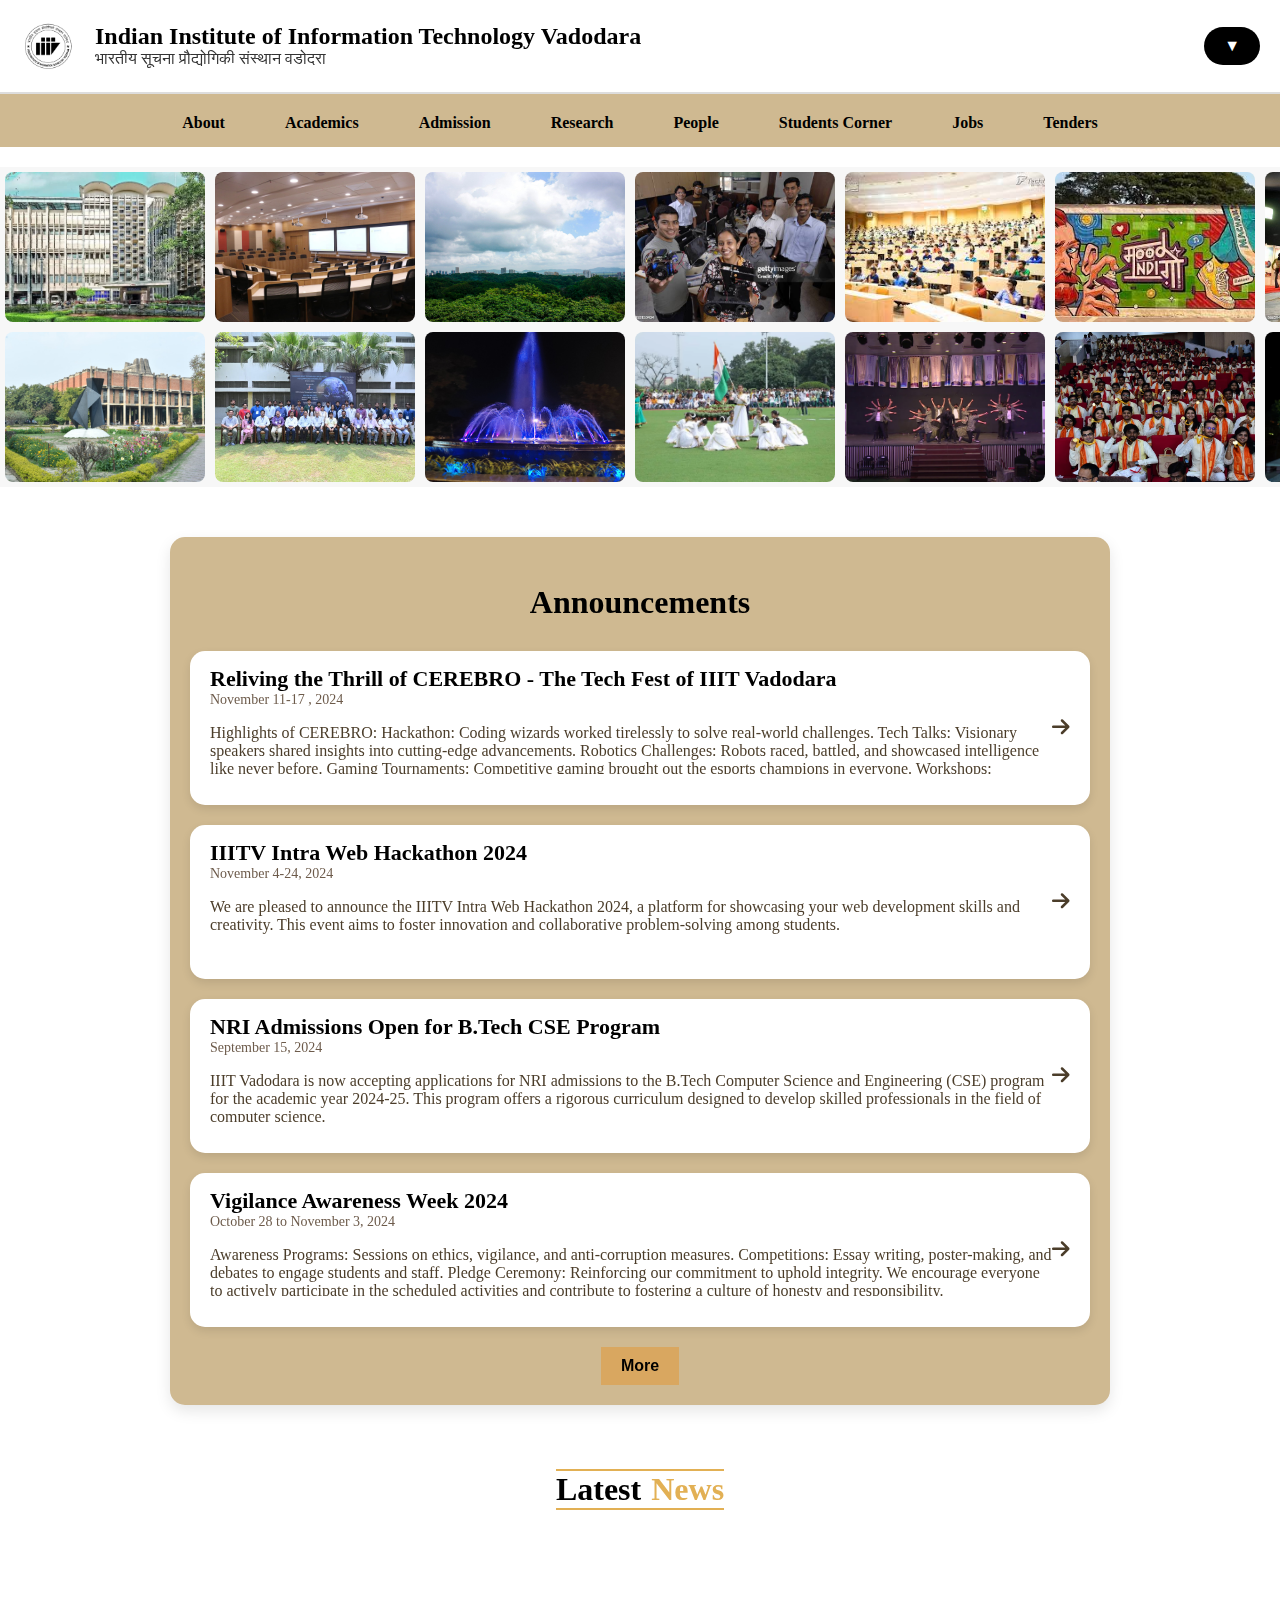
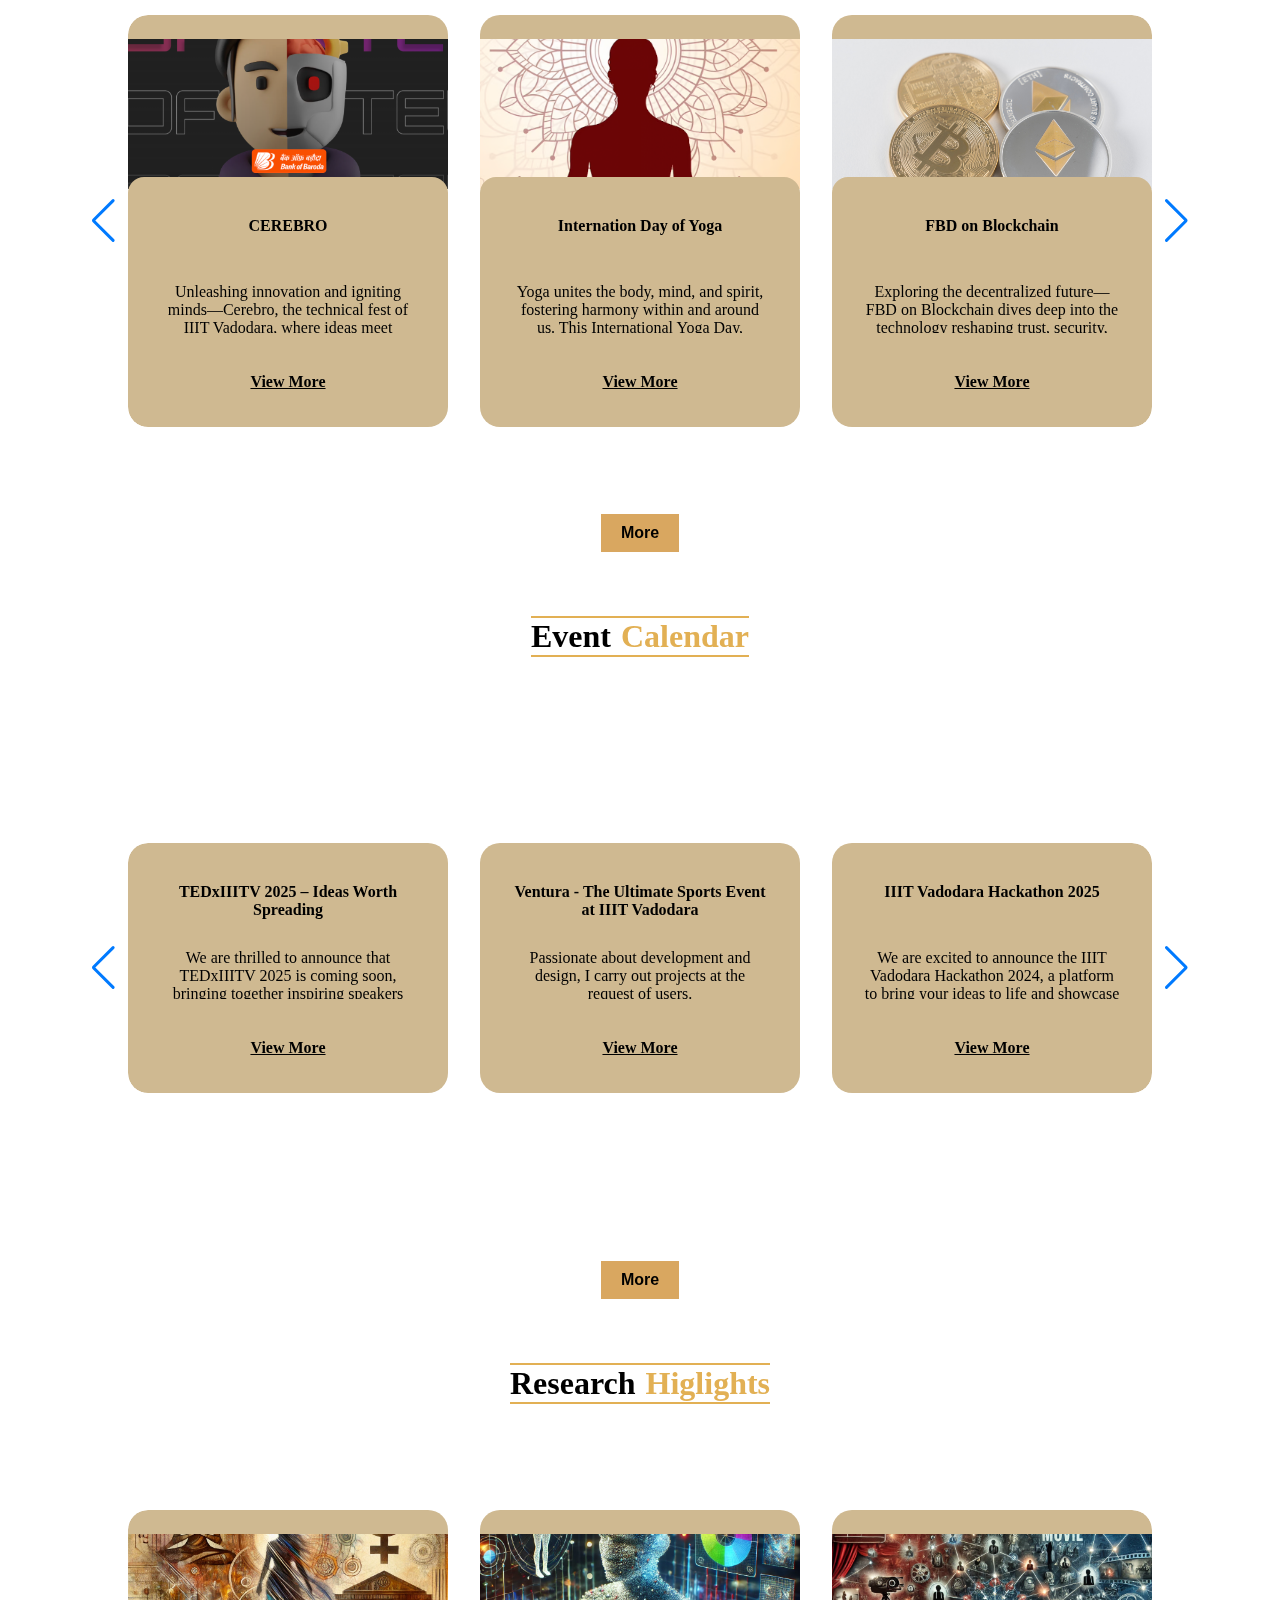
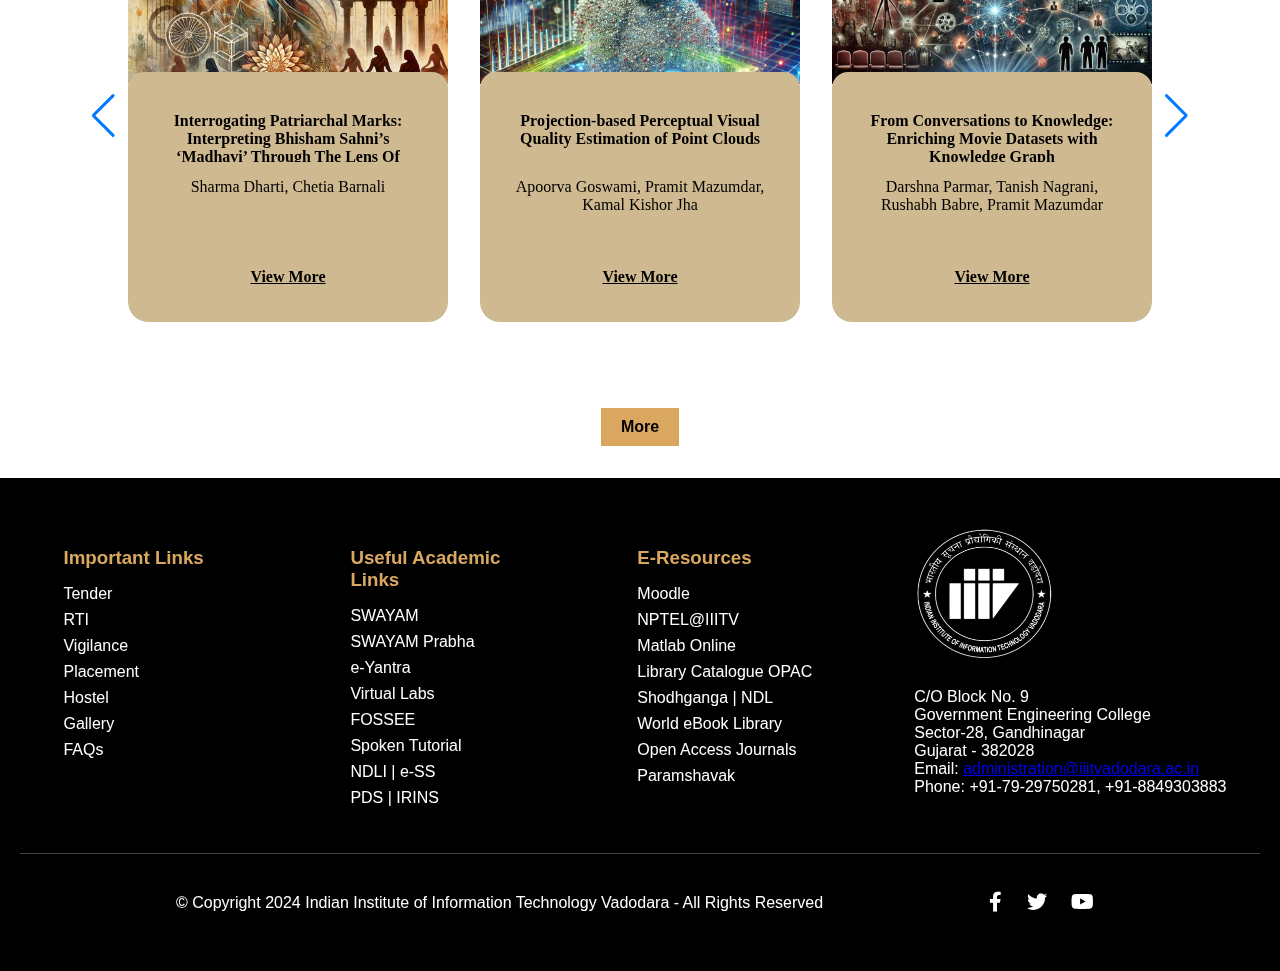
==== commit 3ebf8f89: "Made all pages responsive" ====
--- a/index.html
+++ b/index.html
@@ -3,15 +3,15 @@
 <head>
     <meta charset="UTF-8">
     <meta name="viewport" content="width=device-width, initial-scale=1.0">
-    <title>IIIT Vadodara Header</title>
+    <title>IIIT Vadodara</title>
     <link rel="stylesheet" href="style.css">
     <link rel="stylesheet" href="https://cdnjs.cloudflare.com/ajax/libs/font-awesome/6.0.0-beta3/css/all.min.css">
+    <link rel="icon" href="gallery/iiit-logo.png" type="image/icon type">
 
     <!-- Swiper CSS -->
 <link rel="stylesheet" href="https://cdn.jsdelivr.net/npm/swiper@9.0.0/swiper-bundle.min.css" />
 
-<!-- Swiper JS -->
-<script src="https://cdn.jsdelivr.net/npm/swiper@9.0.0/swiper-bundle.min.js"></script>
+
 
 </head>
 <body>
@@ -36,15 +36,23 @@
    
 
     <nav class="main-nav">
-        <a href="about/About.html">About</a>
-        <a href="Academics/academics.html">Academics</a>
-        <a href="Admissions/admission.html">Admission</a>
-        <a href="Research/Research.html">Research</a>
-        <a href="people/people.html">People</a>
-        <a href="Students Corner/studentCorner.html">Students Corner</a>
-        <a href="job/job.html">Jobs</a>
-        <a href="tender/tender.html">Tenders</a>
-    </nav>
+      <button class="hamburger-menu" aria-label="Toggle navigation">
+          <span></span>
+          <span></span>
+          <span></span>
+      </button>
+      <div class="nav-links">
+          <a href="about/About.html">About</a>
+          <a href="Academics/academics.html">Academics</a>
+          <a href="Admissions/admission.html">Admission</a>
+          <a href="Research/Research.html">Research</a>
+          <a href="people/people.html">People</a>
+          <a href="Students Corner/studentCorner.html">Students Corner</a>
+          <a href="job/job.html">Jobs</a>
+          <a href="tender/tender.html">Tenders</a>
+      </div>
+  </nav>
+  
 
 
 <div class="gallery-slider">
@@ -621,7 +629,8 @@
     </div>
     
 </footer>
-
+<!-- Swiper JS -->
+<script src="https://cdn.jsdelivr.net/npm/swiper@9.0.0/swiper-bundle.min.js"></script>
 <script src="app.js"></script>
 
 
--- a/style.css
+++ b/style.css
@@ -1,230 +1,288 @@
 
 
 body {
-    font-family: 'Times New Roman', Times, serif;
-    margin: 0;
-    padding: 0;
+  font-family: 'Times New Roman', Times, serif;
+  margin: 0;
+  padding: 0;
 }
 
 .header {
-    
-    display: flex;
-    justify-content: space-between;
-    align-items: center;
-    padding: 20px;
-    background-color: white;
-    border-bottom: 2px solid #ddd;
-    text-decoration: none;
+  
+  display: flex;
+  justify-content: space-between;
+  align-items: center;
+  padding: 20px;
+  background-color: white;
+  border-bottom: 2px solid #ddd;
+  text-decoration: none;
 }
 
 .logo-container {
-    display: flex;
-    align-items: center;
+  display: flex;
+  align-items: center;
 }
 
 .logo {
-    width: 60px;
-    height: auto;
-    margin-right: 15px;
+  width: 60px;
+  height: auto;
+  margin-right: 15px;
 }
 
 .title h1 {
-    font-size: 1.5em;
-    margin: 0;
-    color: #000;
-    
-  }
-  .title a{
-  text-decoration:none ;
+  font-size: 1.5em;
+  margin: 0;
+  color: #000;
+  
+}
+.title a{
+text-decoration:none ;
 
 }
 
 .title p {
-    margin: 0;
-    color: #333;
-    font-size: 1em;
+  margin: 0;
+  color: #333;
+  font-size: 1em;
 }
 
 /* dropdown , diu and convocation */
 .dropdown {
-    position: relative;
-    display: inline-block;
+  position: relative;
+  display: inline-block;
 }
 .dropbtn {
-    background-color: #000000;
-    color: white;
-    border: none;
-    border-radius: 20px;
-    padding: 10px 20px;
-    font-size: 1em;
-    cursor: pointer;
+  background-color: #000000;
+  color: white;
+  border: none;
+  border-radius: 20px;
+  padding: 10px 20px;
+  font-size: 1em;
+  cursor: pointer;
 }
 .dropdown-content {
+  display: none;
+  position: absolute;
+  right: 0%;
+  /* bottom: 100%; */
+  background-color: #f9f9f9;
+  min-width: 160px;
+  box-shadow: 0px 8px 16px 0px rgba(0,0,0,0.2);
+  z-index: 10000;
+  opacity: 0; /* Hidden by default */
+  transform: translateY(-10px); /* Slide up initially */
+  transition: opacity 0.3s ease, transform 0.3s ease; /* Smooth fade and slide */
+  pointer-events: none; /* Prevent interaction when hidden */
+}
+.dropdown-content a {
+  color: black;
+  padding: 12px 16px;
+  text-decoration: none;
+  display: block;
+}
+.dropdown-content a:hover {
+  background-color: #f1f1f1;
+  
+}
+
+.dropdown.active .dropdown-content{
+opacity: 1; /* Show on hover */
+transform: translateY(0); /* Slide into place */
+pointer-events: auto; /* Enable interaction */
+
+}
+.active{
+opacity: 1; /* Show on hover */
+transform: translateY(0); /* Slide into place */
+pointer-events: auto; /* Enable interaction */
+}
+.show {
+  display: block;
+}
+
+
+
+
+.buttons {
+  display: flex;
+  gap: 10px;
+}
+
+.btn {
+  background-color: #d9a760;
+  color: black;
+  font-weight: bold;
+  border: none;
+  /* border-radius: 20px; */
+  padding: 10px 20px;
+  font-size: 1em;
+  cursor: pointer;
+  margin: 0 auto;
+}
+
+.btn:hover{
+  background-color: black;
+  color: white;
+}
+
+
+/* Base styles */
+.hamburger-menu {
+display: none;
+background: none;
+border: none;
+cursor: pointer;
+flex-direction: column;
+gap: 5px;
+padding: 10px;
+}
+
+.hamburger-menu span {
+display: block;
+width: 25px;
+height: 3px;
+background-color: black;
+transition: all 0.3s ease;
+}
+
+/* Navigation links hidden by default for small screens */
+.nav-links {
+display: flex;
+flex-direction: row;
+justify-content: center;
+gap: 20px;
+transition: all 0.3s ease;
+}
+
+.nav-links a {
+text-decoration: none;
+font-size: 1em;
+color: black;
+}
+
+/* Media query for small screens */
+@media screen and (max-width: 900px) {
+.hamburger-menu {
+    display: flex;
+}
+
+.nav-links {
     display: none;
+    flex-direction: column;
     position: absolute;
-    right: 0%;
-    /* bottom: 100%; */
-    background-color: #f9f9f9;
-    min-width: 160px;
-    box-shadow: 0px 8px 16px 0px rgba(0,0,0,0.2);
-    z-index: 10000;
-    opacity: 0; /* Hidden by default */
-    transform: translateY(-10px); /* Slide up initially */
-    transition: opacity 0.3s ease, transform 0.3s ease; /* Smooth fade and slide */
-    pointer-events: none; /* Prevent interaction when hidden */
-}
-.dropdown-content a {
-    color: black;
-    padding: 12px 16px;
-    text-decoration: none;
-    display: block;
-}
-.dropdown-content a:hover {
-    background-color: #f1f1f1;
-    
-}
-
-.dropdown.active .dropdown-content{
-  opacity: 1; /* Show on hover */
-  transform: translateY(0); /* Slide into place */
-  pointer-events: auto; /* Enable interaction */
-
-}
-.active{
-  opacity: 1; /* Show on hover */
-  transform: translateY(0); /* Slide into place */
-  pointer-events: auto; /* Enable interaction */
-}
-.show {
-    display: block;
-}
-
-
-
-
-.buttons {
+    text-align: center;
+    top: 50px;
+    left: 0;
+    width: 100%;
+    background-color: #cfb991;
+    box-shadow: 0px 4px 6px rgba(0, 0, 0, 0.1);
+}
+
+.nav-links.open {
     display: flex;
-    gap: 10px;
-}
-
-.btn {
-    background-color: #d9a760;
-    color: black;
-    font-weight: bold;
-    border: none;
-    /* border-radius: 20px; */
-    padding: 10px 20px;
-    font-size: 1em;
-    cursor: pointer;
-    margin: 0 auto;
-}
-
-.btn:hover{
-    background-color: black;
-    color: white;
+}
 }
 
 .main-nav {
-  position: sticky;
-  /* overflow: hidden; */
-  top: 0;
-    display: flex;
-    justify-content: center;
-    background-color: #cfb991;
-    font-weight: bold;
-    padding: 10px 0;
-    z-index: 999;
+position: sticky;
+/* overflow: hidden; */
+top: 0;
+  display: flex;
+  justify-content: center;
+  background-color: #cfb991;
+  font-weight: bold;
+  padding: 10px 0;
+  z-index: 999;
 }
 
 .main-nav a {
-    color: rgb(0, 0, 0);
-    padding: 10px 20px;
-    text-decoration: none;
-    font-size: 1em;
+  color: rgb(0, 0, 0);
+  padding: 10px 20px;
+  text-decoration: none;
+  font-size: 1em;
 }
 
 
 /* underline */
 .main-nav a {
-    text-decoration: none;
-    position: relative;
-    padding-bottom: 5px;
+  text-decoration: none;
+  position: relative;
+  padding-bottom: 5px;
 }
 .main-nav a::after {
-    content: "";
-    position: absolute;
-    left: 0;
-    right: 0;
-    bottom: 0;
-    height: 2px;
-    background-color: rgb(0, 0, 0);
-    transform: scaleX(0);
-    transition: transform 0.3s ease;
+  content: "";
+  position: absolute;
+  left: 0;
+  right: 0;
+  bottom: 0;
+  height: 2px;
+  background-color: rgb(0, 0, 0);
+  transform: scaleX(0);
+  transition: transform 0.3s ease;
 }
 .main-nav a:hover::after {
-    transform: scaleX(1);}
+  transform: scaleX(1);}
 
 
 
 /* Container for the entire gallery */
 .gallery-slider{
-    margin: 20px 0px 20px 0px  ;
+  margin: 20px 0px 20px 0px  ;
 }
 .gallery-container {
-    overflow: hidden;
-    white-space: nowrap;
-    width: 100%;
-    display: flex;
-    align-items: center;
-    background-color: #f7f7f7;
-    padding: 5px 0;
+  overflow: hidden;
+  white-space: nowrap;
+  width: 100%;
+  display: flex;
+  align-items: center;
+  background-color: #f7f7f7;
+  padding: 5px 0;
 }
 
 
 /* Animation for scrolling effect */
 .gallery-track1 {
-    display: inline-flex;
-    animation: scroll 30s linear infinite;
+  display: inline-flex;
+  animation: scroll 30s linear infinite;
 }
 .gallery-track2 {
-    display: inline-flex;
-    animation: scrollShift 30s linear infinite;
-    /* margin-left: 100px; */
-    /* transform: translateX(50px); */
+  display: inline-flex;
+  animation: scrollShift 30s linear infinite;
+  /* margin-left: 100px; */
+  /* transform: translateX(50px); */
 }
 
 /* Style for each image in the gallery */
 .gallery-item {
-    flex: 0 0 auto;
-    width: 200px;
-    height: 150px;
-    margin: 0 5px;
-    border-radius: 8px;
-    overflow: hidden;
+  flex: 0 0 auto;
+  width: 200px;
+  height: 150px;
+  margin: 0 5px;
+  border-radius: 8px;
+  overflow: hidden;
 }
 
 .gallery-item img {
-    width: 100%;
-    height: 100%;
-    object-fit: cover;
+  width: 100%;
+  height: 100%;
+  object-fit: cover;
 }
 
 /* Keyframes for the seamless scrolling animation */
 @keyframes scroll {
-    0% {
-        transform: translateX(0);
-    }
-    100% {
-        transform: translateX(-50%);
-    }
+  0% {
+      transform: translateX(0);
+  }
+  100% {
+      transform: translateX(-50%);
+  }
 }
 @keyframes scrollShift {
-    0% {
-        transform: translateX(100px); /* Adjust this value to shift the second gallery */
-    }
-    100% {
-        transform: translateX(calc(-50% + 100px)); /* Adjust this value to maintain continuous scroll */
-    }
+  0% {
+      transform: translateX(100px); /* Adjust this value to shift the second gallery */
+  }
+  100% {
+      transform: translateX(calc(-50% + 100px)); /* Adjust this value to maintain continuous scroll */
+  }
 }
 
 
@@ -232,391 +290,409 @@
 
 /* Announcement section  */
 .announcement-section {
-    display: flex;
+  display: flex;
+  flex-direction: column;
+  width: 85%;
+  max-width: 900px;
+  margin: 50px auto;
+  padding: 20px;
+  background-color: #cfb991;
+  border-radius: 15px;
+  box-shadow: 0 6px 15px rgba(0, 0, 0, 0.1);
+}
+
+.announcement-section h2 {
+  text-align: center;
+  font-size: 32px;
+  margin-bottom: 30px;
+  color: #000000; 
+}
+
+.announcement-card {
+  display: flex;
+  align-items: center;
+  background-color: #ffffff;
+  margin-bottom: 20px;
+  padding: 15px 20px;
+  border-radius: 15px;
+  box-shadow: 0 4px 10px rgba(0, 0, 0, 0.1);
+  transition: transform 0.2s ease-in-out, box-shadow 0.2s ease-in-out;
+}
+
+.announcement-card:hover {
+  transform: translateY(-5px);
+  box-shadow: 0 6px 15px rgba(0, 0, 0, 0.15);
+}
+
+.announcement-content h3 {
+  font-size: 22px;
+  color: #000000; 
+  margin: 0;
+}
+
+.announcement-date {
+  font-size: 14px;
+  color: #6d5b4b; 
+  margin-bottom: 8px;
+  display: block;
+}
+
+.announcement-details {
+  font-size: 16px;
+  color: #4b3d2a; 
+  height: 50px;
+  overflow: hidden;
+}
+
+.announcement-arrow {
+    margin-left: auto;
+  }
+  
+  .announcement-arrow a {
+    text-decoration: none;
+    color: #4b3d2a;
+    font-size: 20px;
+    transition: color 0.2s;
+  }
+  
+  .announcement-arrow a:hover {
+    color: #6d5b4b;
+  }
+
+@media (max-width: 600px) {
+  .announcement-card {
     flex-direction: column;
-    width: 85%;
-    max-width: 900px;
-    margin: 50px auto;
-    padding: 20px;
-    background-color: #cfb991;
-    border-radius: 15px;
-    box-shadow: 0 6px 15px rgba(0, 0, 0, 0.1);
-  }
-  
-  .announcement-section h2 {
-    text-align: center;
-    font-size: 32px;
-    margin-bottom: 30px;
-    color: #000000; 
-  }
-  
-  .announcement-card {
-    display: flex;
-    align-items: center;
-    background-color: #ffffff;
-    margin-bottom: 20px;
-    padding: 15px 20px;
-    border-radius: 15px;
-    box-shadow: 0 4px 10px rgba(0, 0, 0, 0.1);
-    transition: transform 0.2s ease-in-out, box-shadow 0.2s ease-in-out;
-  }
-  
-  .announcement-card:hover {
-    transform: translateY(-5px);
-    box-shadow: 0 6px 15px rgba(0, 0, 0, 0.15);
-  }
-  
-  .announcement-content h3 {
-    font-size: 22px;
-    color: #000000; 
-    margin: 0;
-  }
-  
-  .announcement-date {
-    font-size: 14px;
-    color: #6d5b4b; 
-    margin-bottom: 8px;
-    display: block;
-  }
-  
-  .announcement-details {
-    font-size: 16px;
-    color: #4b3d2a; 
-  }
-  
-  .announcement-arrow {
-      margin-left: auto;
-    }
-    
-    .announcement-arrow a {
-      text-decoration: none;
-      color: #4b3d2a;
-      font-size: 20px;
-      transition: color 0.2s;
-    }
-    
-    .announcement-arrow a:hover {
-      color: #6d5b4b;
-    }
-  
-  @media (max-width: 600px) {
-    .announcement-card {
-      flex-direction: column;
-      align-items: flex-start;
-    }
-  
-    .announcement-icon {
-      margin-bottom: 10px;
-    }
-  }
+    align-items: flex-start;
+  }
+
+  .announcement-icon {
+    margin-bottom: 10px;
+  }
+}
 
 /* animation */
 .block{
-    animation: appear ease;
-    animation-timeline: view();
-    animation-range: entry 0% cover 30%;
+  animation: appear ease;
+  animation-timeline: view();
+  animation-range: entry 0% cover 30%;
 }
 
 .text-animation{
-    animation: appear-text ease;
-    animation-timeline: view();
-    animation-range: entry 0% cover 40%;
+  animation: appear-text ease;
+  animation-timeline: view();
+  animation-range: entry 0% cover 40%;
 }
 
 @keyframes appear {
-    from{   
-        opacity: 0;
-        scale: 0.5;
-    }
-    to{
-        opacity: 1;
-        scale: 1;
-    }
+  from{   
+      opacity: 0;
+      scale: 0.5;
+  }
+  to{
+      opacity: 1;
+      scale: 1;
+  }
 }
 
 @keyframes appear-text {
-    from{   
-        opacity: 0;
-        transform: translateY(80px);
-        /* scale: 0.8; */
-    }
-    to{
-        opacity: 1;
-        transform: translateY(0);
-        /* scale: 1; */
-    }
+  from{   
+      opacity: 0;
+      transform: translateY(80px);
+      /* scale: 0.8; */
+  }
+  to{
+      opacity: 1;
+      transform: translateY(0);
+      /* scale: 1; */
+  }
 }
 
 /* Latest news  */
 
 .latest-news{
-    text-align: center;
-    /* margin-top: 5em; */
-    margin-bottom: 2em;
-  }
+  text-align: center;
+  /* margin-top: 5em; */
+  margin-bottom: 2em;
+}
 .latest-news h1{
-  margin: 2em;
-  /* display: inline-block; */
+margin-top: 2em;
+margin-bottom: 0.6em;
+/* display: inline-block; */
 }  
 
 .style-heading{
-  display: inline-flex;
-  gap: 10px;
-  border-top: 2px #e2b054 solid;
-  border-bottom: 2px #e2b054 solid;
-  
+display: inline-flex;
+gap: 10px;
+border-top: 2px #e2b054 solid;
+border-bottom: 2px #e2b054 solid;
+
 
 }
 
 .lnp1{
-  color: #000;
-  font-weight: bold;
+color: #000;
+font-weight: bold;
 }
 .lnp2{
-  color: #e2b054;
-  font-weight: bold;
-}
-  .card__img {
+color: #e2b054;
+font-weight: bold;
+}
+.card__img {
+  display: block;
+  max-width: 100%;
+  height: 150px;
+  object-fit: cover;
+}
+
+
+.container {
+  display: flex;
+  justify-content: center;
+  align-items: center;
+  height: 65vh;
+}
+
+@media screen and (max-width: 500px){
+  .container{
+    height: 43vh;
+  }
+}
+@media screen and (min-width: 500px){
+  .container{
+    height: 50vh;
+  }
+}
+@media screen and (min-width: 1000px){
+  .container{
+    height: 65vh;
+  }
+}
+@media screen and (min-width: 2500px){
+  .container{
+    height: 70vh;
+  }
+}
+
+.card__container {
+  padding-block: 5rem;
+}
+
+.card__content {
+  margin-inline: 1.75rem;
+  border-radius: 1.25rem;
+  overflow: hidden;
+}
+
+.card__article {
+  /* width: 300px;   Remove after adding swiper js */
+  border-radius: 1.25rem;
+  overflow: hidden;
+}
+
+.card__image {
+  position: relative;
+  background-color: #cfb991;
+  padding-top: 1.5rem;
+  margin-bottom: -.75rem;
+}
+
+.card__data {
+  background-color: #cfb991;
+  padding: 1.5rem 2rem;
+  border-radius: 1rem;
+  text-align: center;
+  position: relative;
+  z-index: 10;
+}
+
+.card__img {
+  width: 100%;
+  margin: 0 ;
+  height: 150px;
+  object-fit: cover;
+  position: relative;
+  z-index: 5;
+}
+
+.card__shadow {
+  width: 200px;
+  height: 200px;
+  background-color: var(--first-color-alt);
+  border-radius: 50%;
+  position: absolute;
+  top: 3.75rem;
+  left: 0;
+  right: 0;
+  margin-inline: auto;
+  filter: blur(45px);
+}
+
+.card__name {
+  font-size: var(--h2-font-size);
+  color: var(--second-color);
+  margin-bottom: .75rem;
+  height: 50px;
+  overflow: hidden;
+}
+
+.card__description {
+  font-weight: 500;
+  margin-bottom: 1.75rem;
+  height: 50px;
+  overflow: hidden;
+}
+
+.card__button {
+  display: inline-block;
+  background-color: var(--first-color);
+  padding: .75rem 1.5rem;
+  border-radius: .25rem;
+  color: var(--dark-color);
+  font-weight: 600;
+}
+
+/* Swiper class */
+.swiper-button-prev:after,
+.swiper-button-next:after {
+  content: "";
+}
+
+.swiper-button-prev,
+.swiper-button-next {
+  width: initial;
+  height: initial;
+  font-size: 3rem;
+  color: var(--second-color);
+  display: none;
+}
+
+.swiper-button-prev {
+  left: 0;
+}
+
+.swiper-button-next {
+  right: 0;
+}
+
+.swiper-pagination-bullet {
+  background-color: hsl(212, 32%, 40%);
+  opacity: 1;
+}
+
+.swiper-pagination-bullet-active {
+  background-color: var(--second-color);
+}
+
+/*=============== BREAKPOINTS ===============*/
+/* For small devices */
+@media screen and (max-width: 320px) {
+  .card__data {
+    padding: 1rem;
+  }
+}
+
+/* For medium devices */
+@media screen and (min-width: 768px) {
+  .card__content {
+    margin-inline: 3rem;
+  }
+
+  .swiper-button-next,
+  .swiper-button-prev {
     display: block;
-    max-width: 100%;
-    height: 150px;
-    object-fit: cover;
-  }
-  
-  
-  .container {
-    display: flex;
-    justify-content: center;
-    align-items: center;
-    height: 60vh;
-    margin: 10em;
-    margin-top: 2em;
-    margin-bottom: 2em;
-  }
-  
+  }
+}
+
+/* For large devices */
+@media screen and (min-width: 1120px) {
   .card__container {
-    padding-block: 5rem;
-  }
-  
-  .card__content {
-    margin-inline: 1.75rem;
-    border-radius: 1.25rem;
-    overflow: hidden;
-  }
-  
-  .card__article {
-    /* border: 2px black solid; */
-    background-color: #cfb991;
-    box-shadow: #000000;
-    width: 300px; /* Remove after adding swiper js */
-    border-radius: 1.25rem;
-    overflow: hidden;
-  }
-  
-  .card__image {
-    position: relative;
-    /* background-color: white; */
-    padding-top: 1.5rem;
-    margin-bottom: -.75rem;
-  }
-  
-  .card__data {
-    /* background-color: white; */
-    padding: 1.5rem 2rem;
-    border-radius: 1rem;
-    text-align: center;
-    position: relative;
-    z-index: 10;
-    height: 200px;
-  }
-  
-  .card__img {
-    width: 180px;
-    margin: 0 auto;
-    position: relative;
-    z-index: 5;
-  }
-  
-  .card__shadow {
-    width: 200px;
-    height: 200px;
-    background-color: var(--first-color-alt);
-    border-radius: 50%;
-    position: absolute;
-    top: 3.75rem;
-    left: 0;
-    right: 0;
-    margin-inline: auto;
-    filter: blur(45px);
-  }
-  
-  .card__name {
-    font-size: var(--h2-font-size);
-    color: var(--second-color);
-    margin-bottom: .75rem;
-    height: 20px;
-    overflow: hidden;
-  }
-  
-  .card__description {
-    font-weight: 500;
-    margin-bottom: 1.75rem;
-    height: 80px;
-    overflow: hidden;
-  }
-  
-  .card__button {
-    display: inline-block;
-    background-color: var(--first-color);
-    padding: .75rem 1.5rem;
-    border-radius: .25rem;
-    color: var(--dark-color);
-    font-weight: 600;
-    bottom: 1px;
-  }
-  
-  /* Swiper class */
-  .swiper-button-prev:after,
-  .swiper-button-next:after {
-    content: "";
-  }
-  
-  .swiper-button-prev,
+    max-width: 1120px;
+  }
+
+  .swiper-button-prev {
+    left: -1rem;
+  }
   .swiper-button-next {
-    width: initial;
-    height: initial;
-    font-size: 3rem;
-    color: var(--second-color);
-    display: none;
-  }
-  
-  .swiper-button-prev {
-    left: 0;
-  }
-  
-  .swiper-button-next {
-    right: 0;
-  }
-  
-  .swiper-pagination-bullet {
-    background-color: hsl(212, 32%, 40%);
-    opacity: 1;
-  }
-  
-  .swiper-pagination-bullet-active {
-    background-color: var(--second-color);
-  }
-  
-  /*=============== BREAKPOINTS ===============*/
-  /* For small devices */
-  @media screen and (max-width: 320px) {
-    .card__data {
-      padding: 1rem;
-    }
-  }
-  
-  /* For medium devices */
-  @media screen and (min-width: 768px) {
-    .card__content {
-      margin-inline: 3rem;
-    }
-  
-    .swiper-button-next,
-    .swiper-button-prev {
-      display: block;
-    }
-  }
-  
-  /* For large devices */
-  @media screen and (min-width: 1120px) {
-    .card__container {
-      max-width: 1120px;
-    }
-  
-    .swiper-button-prev {
-      left: -1rem;
-    }
-    .swiper-button-next {
-      right: -1rem;
-    }
-  }
+    right: -1rem;
+  }
+}
 
 /* 
-    /* footer */
+  /* footer */
 /* Footer CSS */
 footer {
-    background-color: rgb(0, 0, 0);  /* Black background like image 1 */
-    color: #fff;
-    padding: 40px 20px;
-    font-family: Arial, sans-serif;
+  background-color: rgb(0, 0, 0);  /* Black background like image 1 */
+  color: #fff;
+  padding: 40px 20px;
+  font-family: Arial, sans-serif;
 }
 
 .footer-content {
-    display: flex;
-    justify-content: space-around;
-    flex-wrap: wrap;
-    margin-bottom: 20px;
+  display: flex;
+  justify-content: space-around;
+  flex-wrap: wrap;
+  margin-bottom: 20px;
 }
 
 .footer-section {
-    flex: 0;
-    min-width: 200px;
-    margin: 10px;
+  flex: 0;
+  min-width: 200px;
+  margin: 10px;
 }
 
 .footer-section h3 {
-    color: #d9a760;  /* Gold color for headings */
-    margin-bottom: 10px;
+  color: #d9a760;  /* Gold color for headings */
+  margin-bottom: 10px;
 }
 
 .footer-section ul {
-    list-style: none;
-    padding: 0;
+  list-style: none;
+  padding: 0;
 }
 
 .footer-section ul li {
-    margin-bottom: 8px;
+  margin-bottom: 8px;
 }
 
 .footer-section ul li a {
-    color: #fff;
-    text-decoration: none;
+  color: #fff;
+  text-decoration: none;
 }
 
 .footer-section ul li a:hover {
-    /* color: #d9a760; */
-    text-decoration: underline;
+  /* color: #d9a760; */
+  text-decoration: underline;
 }
 
 
 .contact-info p, .footer-bottom p {
-    line-height: 1.6;
+  line-height: 1.6;
 }
 
 .footer-bottom {
-    display: flex;
-    justify-content: space-evenly;
-    align-items: center;
-    border-top: 1px solid #444;
-    padding-top: 20px;
+  display: flex;
+  justify-content: space-evenly;
+  align-items: center;
+  border-top: 1px solid #444;
+  padding-top: 20px;
 }
 
 .footer-social a {
-    color: #fff;
-    margin: 0 10px;
-    font-size: 20px;
-    text-decoration: none;
+  color: #fff;
+  margin: 0 10px;
+  font-size: 20px;
+  text-decoration: none;
 }
 
 .footer-social a:hover {
-    color: #d9a760;
+  color: #d9a760;
 }
 
 .footer-section-contact-info img{
- height: 150px;
- width: 150px;
- object-fit: cover;
- filter: invert(1);
- mix-blend-mode: lighten;
-}
-
+height: 150px;
+width: 150px;
+object-fit: cover;
+filter: invert(1);
+mix-blend-mode: lighten;
+}
+
